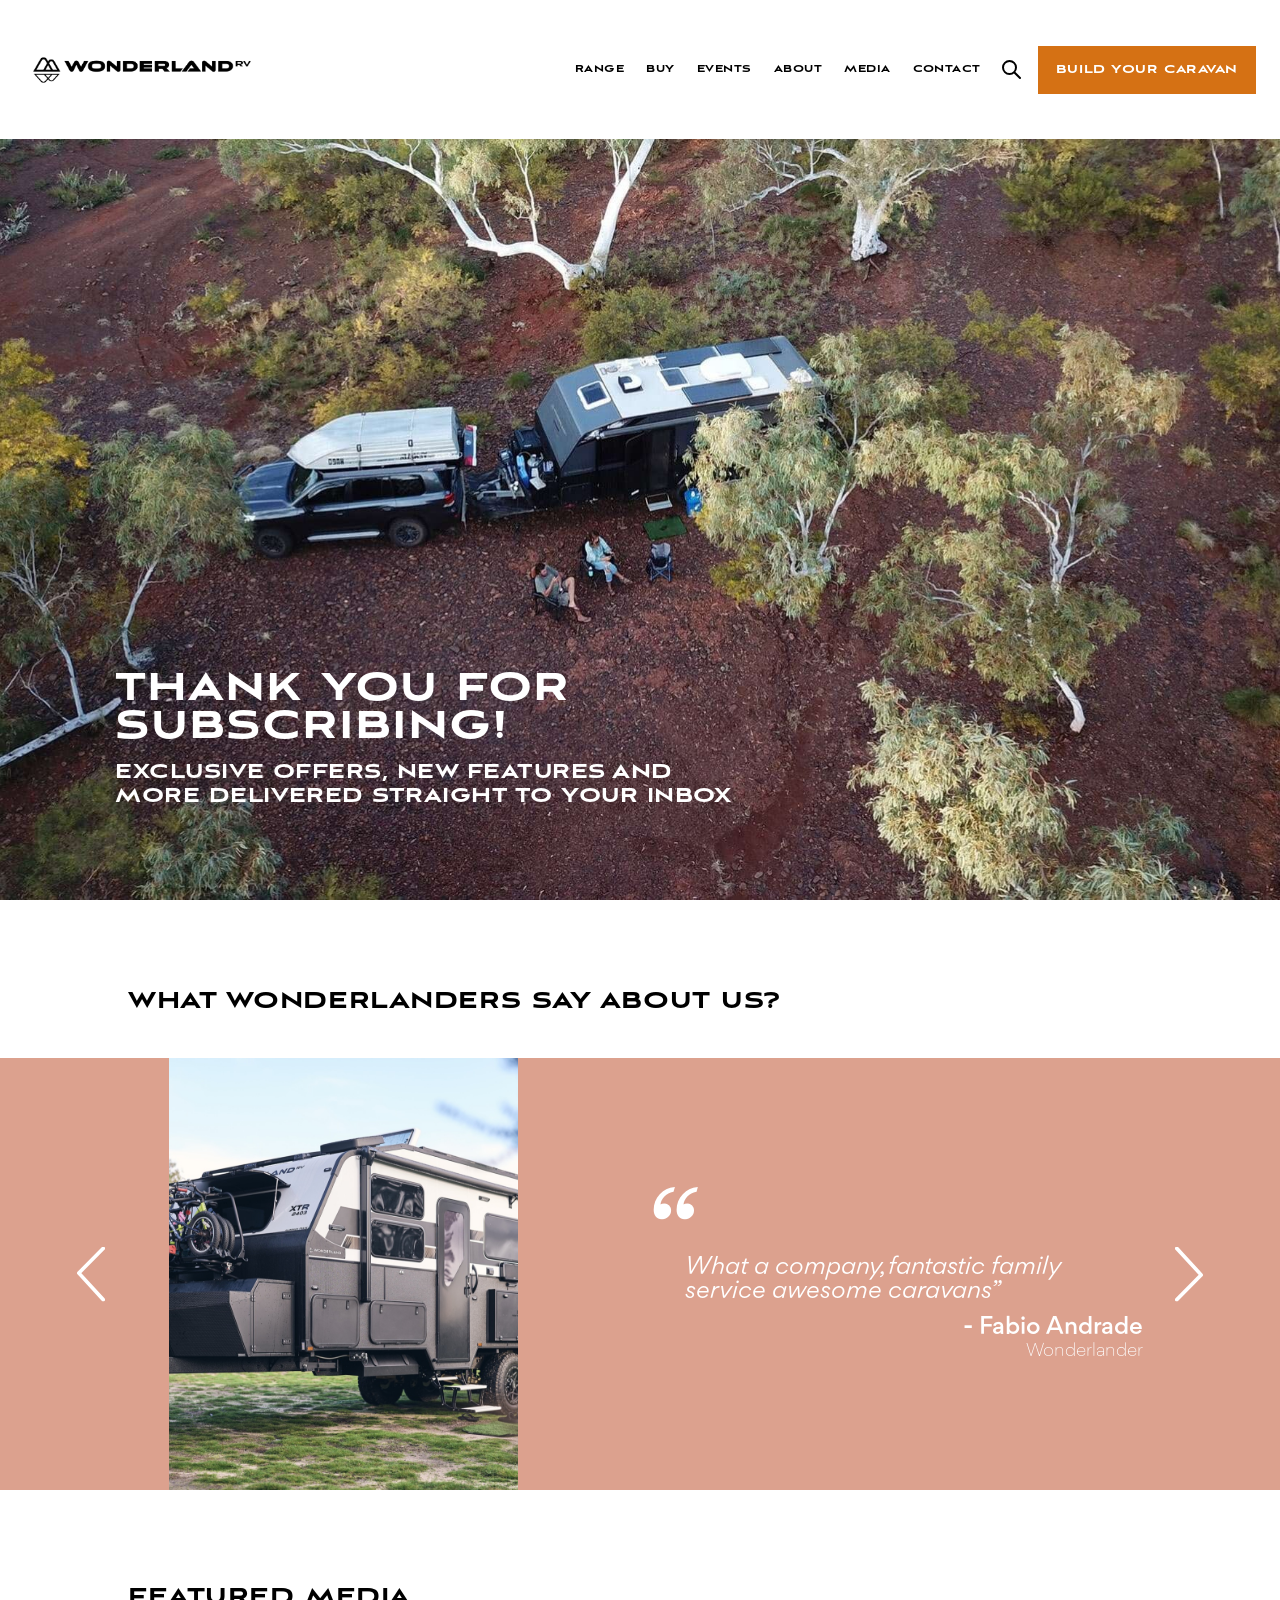
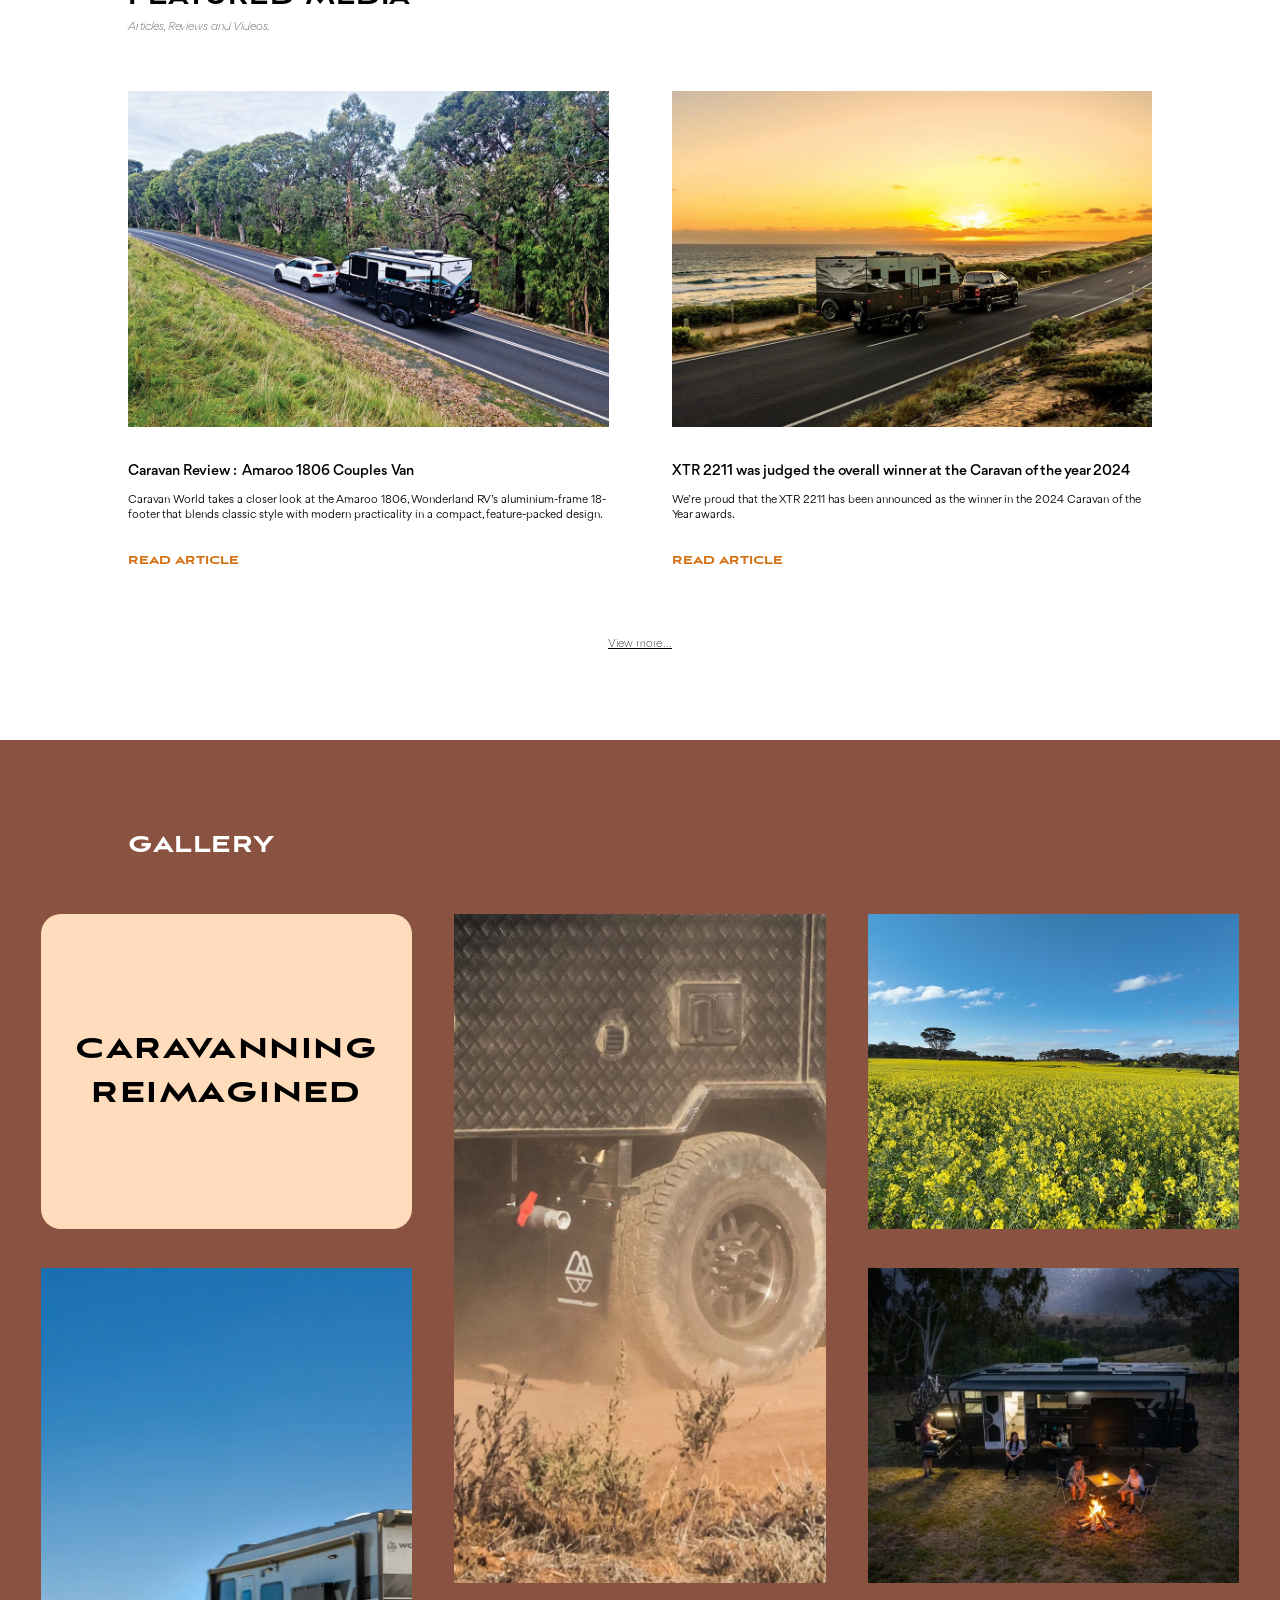
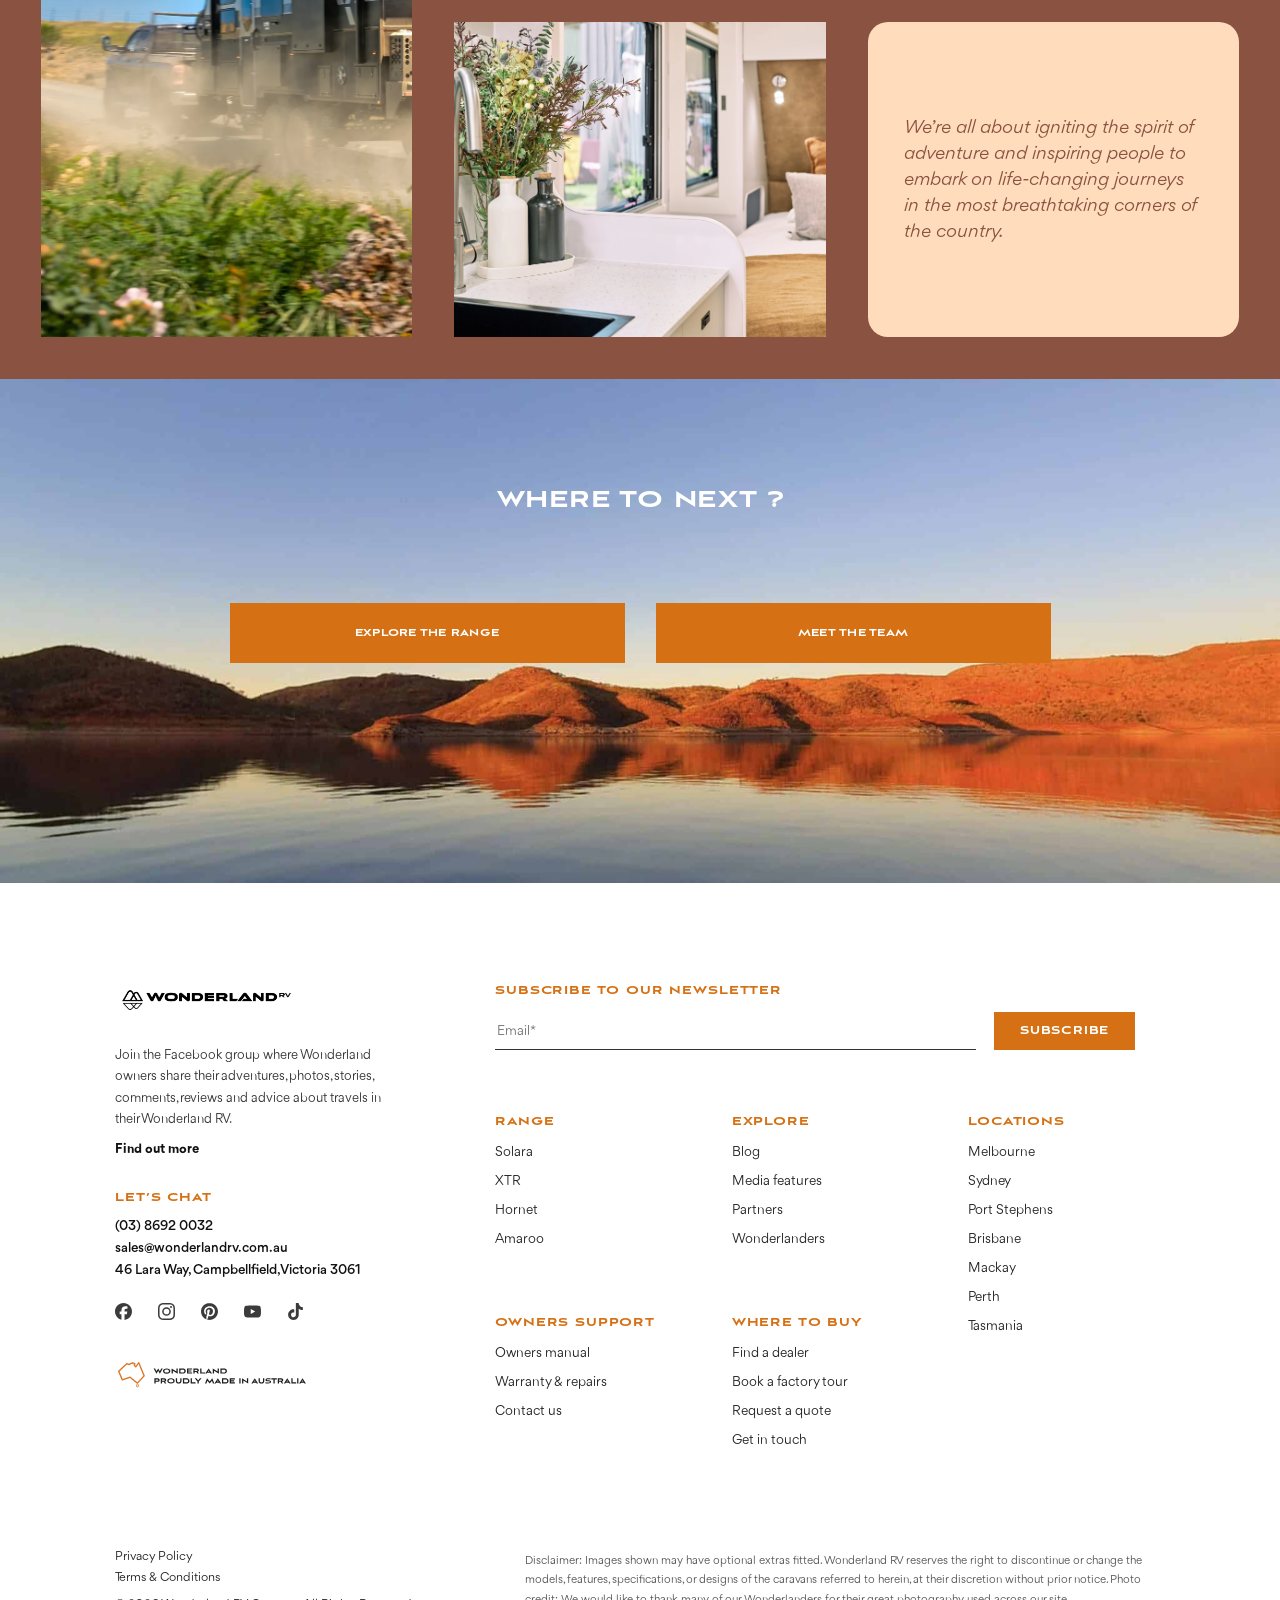
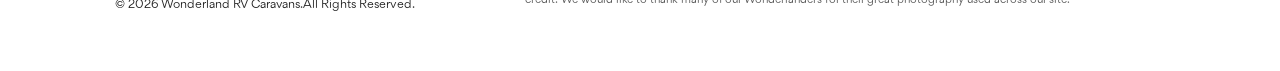
==== thankyou.html @ dc976afc "Mobile optimization for both pages - Hamburger menu (pure CSS checkbox toggle) replaces the nav <= 8" ====
<!DOCTYPE html>
<html lang="en">
<head>
<meta charset="UTF-8">
<meta name="viewport" content="width=device-width, initial-scale=1.0">
<title>Thank You — Wonderland RV</title>
<link rel="stylesheet" href="assets/site.css">
<!-- Handwritten accent fonts for the Gallery tiles.
     "Felipa" matches the Figma design; "Caveat" stands in for "Figma Hand"
     (which only exists inside Figma). -->
<link rel="preconnect" href="https://fonts.googleapis.com">
<link rel="preconnect" href="https://fonts.gstatic.com" crossorigin>
<link href="https://fonts.googleapis.com/css2?family=Caveat:wght@500&family=Felipa&display=swap" rel="stylesheet">
<style>
  /* ============ THANK YOU PAGE ============ */

  :root {
    --review-bg:  #dca18e;
    --gallery-bg: #8a5241;
    --tile-peach: #ffdcbb;
    --tile-pink:  #ffaeae;
  }

  .section-heading {
    font-family: var(--font-display);
    font-weight: 900;
    font-size: 28px;
    line-height: 24px;
    text-transform: uppercase;
    letter-spacing: 0.02em;
    color: #000;
  }

  .content-pad { padding-left: min(179px, 10vw); padding-right: min(179px, 10vw); }

  /* --- Hero --- */

  .hero .image-label {
    position: absolute;
    top: 43%;
    left: 50%;
    transform: translate(-50%, -50%);
    font-family: "Inter", var(--font-body);
    font-weight: 300;
    font-size: 14px;
    letter-spacing: 0.2em;
    color: #fff;
  }

  .hero-copy .hero-sub {
    font-family: var(--font-display);
    font-weight: 900;
    font-size: 24px;
    line-height: 24px;
    text-transform: uppercase;
    letter-spacing: 0.02em;
    color: #fff;
    max-width: none;      /* line break is set explicitly for a clean 2-line wrap */
  }

  .hero-copy h1 { max-width: 520px; }

  /* --- Reviews --- */

  .reviews { padding-top: 90px; }
  .reviews .section-heading { margin-bottom: 44px; }

  .review-band {
    position: relative;
    height: 432px;
    background: var(--review-bg);
  }

  .review-band .review-image {
    position: absolute;
    top: 0;
    bottom: 0;
    left: 13.2%;
    width: 27.3%;
    /* Sandy Van Travels (wonderlandrv.com.au/about/ambassadors/sandy-van-travels/) */
    background: #fff url("assets/review-sandy.jpg") center / cover no-repeat;
  }

  .review-quote {
    position: absolute;
    left: 53.5%;
    top: calc(50% + 5px);   /* Figma: quote block essentially centered in the band */
    transform: translateY(-50%);
    width: 458px;
    max-width: 40%;
    color: #fff;
  }

  /* Quote text exactly per the Figma design: the quote mark hangs to the
     LEFT of the quote's first line; quote + credits share one 458px column */
  .review-quote .qmark {
    position: absolute;
    left: 6px;                     /* ink's right edge just past the text's left edge */
    transform: translateX(-100%);
    /* NOTE: the glyph's visible ink renders ~33px ABOVE this box (line-height 0.4
       quirk). top:6px puts the ink from 27px above to 5px below the first line's
       top — matching the Figma screenshot. Do not judge this value by the box. */
    top: 6px;
    font-family: var(--font-body);
    font-style: italic;
    font-size: 128px;
    line-height: 0.4;
  }

  /* relative top offset moves the text down without touching the
     absolutely-positioned quotation mark or the block's centering */
  .review-quote blockquote,
  .review-quote .review-name,
  .review-quote .review-role {
    position: relative;
    top: 20px;
  }

  .review-quote blockquote {
    font-family: var(--font-body);
    font-style: italic;
    font-size: 24px;
    line-height: 24px;
    margin-bottom: 32px;
    top: 40px;              /* statement sits 20px lower than the credits' offset */
  }

  .review-quote .review-name {
    font-family: var(--font-body);
    font-weight: 500;
    font-size: 24px;
    line-height: 24px;
    text-align: right;
  }

  .review-quote .review-role {
    font-family: var(--font-body);
    font-weight: 300;
    font-size: 18px;
    line-height: 24px;
    text-align: right;
  }

  .review-band .chevron {
    position: absolute;
    top: 50%;
    transform: translateY(-50%);
    width: 28px;
    height: 55px;
    background: none;
    border: 0;
    padding: 0;
    cursor: pointer;
  }
  .review-band .chevron img { width: 100%; height: 100%; display: block; }
  .review-band .chevron.prev { left: min(179px, 6vw); transform: translateY(-50%) rotate(180deg); }
  .review-band .chevron.next { right: min(179px, 6vw); }

  /* --- Featured media --- */

  .featured { padding-top: 96px; padding-bottom: 90px; }
  .featured .section-heading { margin-bottom: 10px; }

  .featured .subtitle {
    font-family: var(--font-body);
    font-weight: 300;
    font-style: italic;
    font-size: 11px;
    line-height: 15px;
    color: #3a3a3a;
    margin-bottom: 56px;
  }

  .media-cards {
    display: flex;
    gap: 63px;
  }

  .media-card { flex: 1; min-width: 0; }

  .media-card img {
    width: 100%;
    height: 336px;
    object-fit: cover;
    display: block;
    margin-bottom: 36px;
  }

  .media-card h4 {
    font-family: var(--font-body);
    font-weight: 500;
    font-size: 14px;
    line-height: 18px;
    color: #000;
    margin-bottom: 12px;
  }

  .media-card p {
    font-family: var(--font-body);
    font-size: 11px;
    line-height: 15px;
    color: #000;
    margin-bottom: 28px;
  }

  .media-card .read-article {
    font-family: var(--font-display);
    font-weight: 900;
    font-size: 14px;
    text-transform: uppercase;
    color: var(--orange);
    transition: color 0.1s ease-out;
  }
  .media-card .read-article:hover { color: #b95f0e; }

  .view-more {
    display: block;
    text-align: center;
    font-family: var(--font-body);
    font-weight: 300;
    font-size: 11px;
    text-decoration: underline;
    color: #000;
    margin-top: 70px;
  }

  /* --- Gallery --- */

  .gallery {
    background: var(--gallery-bg);
    padding: 94px 0 42px;
  }

  .gallery .section-heading {
    color: #fff;
    margin-bottom: 56px;
  }

  .gallery-grid {
    display: grid;
    grid-template-columns: repeat(3, 1fr);
    grid-auto-rows: 315px;
    gap: 39px 42px;
    padding: 0 41px;
  }

  .tile { background: #fff; }
  .tile.tall { grid-row: span 2; }
  .tile.rounded { border-radius: 20px; }

  .tile.peach {
    background: var(--tile-peach);
    display: flex;
    align-items: center;
    justify-content: center;          /* centered in the tile */
    padding: 14px;
    text-align: center;
    font-family: var(--font-display);
    font-weight: 900;
    font-size: 36px;
    line-height: 1.2;
    text-transform: uppercase;
    letter-spacing: 0.04em;
    color: #000;
  }

  .tile.pink {
    background: var(--tile-peach);
    display: flex;
    align-items: center;
    padding: 36px;
    text-align: left;
    font-family: var(--font-body);
    font-style: italic;
    font-size: 18px;
    line-height: 26px;
    color: var(--gallery-bg);         /* same as the section background */
  }

  .tile.photo {
    background-size: cover;
    background-position: center;
  }

  /* --- Where to next --- */

  .where-next {
    text-align: center;
    padding: 110px 0 220px;
    /* background from wonderlandrv.com.au/subscribe-thank-you/ */
    background: url("assets/where-next-bg.jpg") center / cover no-repeat;
  }

  .where-next .section-heading { margin-bottom: 90px; color: #fff; }

  .next-buttons {
    display: flex;
    justify-content: center;
    gap: 31px;
  }

  .next-buttons a {
    display: flex;
    align-items: center;
    justify-content: center;
    width: 395px;
    max-width: 42vw;
    height: 60px;
    background: var(--orange);
    color: #fff;
    font-family: var(--font-display);
    font-weight: 900;
    font-size: 12px;
    text-transform: uppercase;
    letter-spacing: 0.02em;
    transition: background 0.15s ease-out;
  }
  .next-buttons a:hover { background: #b95f0e; }

  /* ============ MOBILE (<= 820px) ============ */

  @media (max-width: 820px) {
    .section-heading { font-size: 22px; line-height: 22px; }

    .hero-copy h1 { max-width: none; }
    .hero-copy .hero-sub { font-size: 15px; line-height: 20px; }

    /* review band stacks: photo on top, quote below */
    .reviews { padding-top: 56px; }
    .review-band { height: auto; padding: 28px 24px 40px; }
    .review-band .review-image {
      position: static;
      width: 100%;
      height: 220px;
      margin-bottom: 28px;
    }
    .review-quote {
      position: static;
      transform: none;
      width: 100%;
      max-width: none;
    }
    .review-quote .qmark {
      position: static;
      transform: none;
      font-size: 64px;
      line-height: 1;
      margin-bottom: 4px;
    }
    .review-quote blockquote,
    .review-quote .review-name,
    .review-quote .review-role { top: 0; }
    .review-quote blockquote { font-size: 18px; line-height: 24px; margin-bottom: 20px; }
    .review-band .chevron { display: none; }

    .featured { padding-top: 56px; padding-bottom: 56px; }
    .media-cards { flex-direction: column; gap: 44px; }
    .media-card img { height: 220px; margin-bottom: 20px; }

    .gallery { padding: 56px 0 24px; }
    .gallery-grid {
      grid-template-columns: 1fr;
      grid-auto-rows: 220px;
      gap: 20px;
      padding: 0 20px;
    }
    .tile.tall { grid-row: auto; }
    .tile.peach { font-size: 26px; }
    .tile.pink { padding: 24px; font-size: 16px; line-height: 24px; }

    .where-next { padding: 64px 24px 110px; }
    .where-next .section-heading { margin-bottom: 44px; }
    .next-buttons { flex-direction: column; align-items: center; gap: 16px; }
    .next-buttons a { width: 100%; max-width: 340px; }
  }
</style>
</head>
<body>

  <!-- ================= HEADER (same as home) ================= -->
  <header class="site-header">

    <input type="checkbox" id="nav-toggle" class="nav-toggle" aria-label="Toggle navigation menu">

    <a class="logo" href="index.html">
      <img src="assets/logo.png" alt="Wonderland RV">
    </a>

    <div class="spacer"></div>

    <nav class="main-nav">

      <!-- RANGE + dropdown -->
      <div class="nav-item">
        <a class="nav-link" href="index.html">Range</a>
        <div class="dropdown">
          <div class="dropdown-panel dd-range">
            <div class="range-cards">
              <a class="range-card" href="#">
                <div class="thumb" style="background-image:url('assets/range-solara.webp');background-size:contain;background-repeat:no-repeat;background-color:#fff"></div>
                <h4>Solara</h4>
                <p>Wonderland&rsquo;s first off-road, composite caravan, built tough without compromising on all of life&rsquo;s creature comforts</p>
              </a>
              <a class="range-card" href="#">
                <div class="thumb" style="background-image:url('assets/range-xtr.webp');background-size:contain;background-repeat:no-repeat;background-color:#fff"></div>
                <h4>Xtr</h4>
                <p>The ultimate self-sufficient off-grid caravan with full luxury features for the most extreme terrains and extended travel</p>
              </a>
              <a class="range-card" href="#">
                <div class="thumb" style="background-image:url('assets/range-hornet.webp');background-size:contain;background-repeat:no-repeat;background-color:#fff"></div>
                <h4>Hornet</h4>
                <p>Self-sufficient and tough enough to tackle harsh and rugged off-grid conditions for extended periods</p>
              </a>
              <a class="range-card" href="#">
                <div class="thumb" style="background-image:url('assets/range-amaroo.webp');background-size:contain;background-repeat:no-repeat;background-color:#fff"></div>
                <h4>Amaroo</h4>
                <p>A lightweight and affordable full off-roader that balances toughness with luxury</p>
              </a>
            </div>
            <div class="range-side">
              <a class="explore" href="#"><h3>Explore the<br>full range</h3><span class="arrow">&rsaquo;</span></a>
              <h3 class="fit-label">Find your fit :</h3>
              <a href="#"><h3>Family</h3></a>
              <a href="#"><h3>Couples</h3></a>
            </div>
          </div>
        </div>
      </div>

      <!-- BUY + dropdown -->
      <div class="nav-item">
        <a class="nav-link" href="#">Buy</a>
        <div class="dropdown">
          <div class="dropdown-panel dd-buy">
            <div class="col">
              <h3>Dealers</h3>
              <p class="caption">Our Trusted Associates</p>
              <ul class="dealer-list">
                <li><a href="#">Melbourne</a></li>
                <li><a href="#">Brisbane</a></li>
                <li><a href="#">Mackay</a></li>
                <li><a href="#">Sydney</a></li>
                <li><a href="#">Tasmania</a></li>
                <li><a href="#">Perth</a></li>
              </ul>
            </div>
            <div class="col">
              <h3>Insurance</h3>
              <p class="caption">Let&rsquo;s Go Caravan Insurance</p>
            </div>
            <div class="col experience">
              <a href="#"><h3>Wonderland<br>Experience &#10024;</h3></a>
            </div>
          </div>
        </div>
      </div>

      <!-- EVENTS (no dropdown) -->
      <div class="nav-item">
        <a class="nav-link" href="#">Events</a>
      </div>

      <!-- ABOUT + dropdown -->
      <div class="nav-item nav-item-about">
        <a class="nav-link" href="#">About</a>
        <div class="dropdown">
          <div class="dropdown-panel dd-about">
            <div class="about-links">
              <a href="#"><h3>Meet the Team</h3></a>
              <a href="#"><h3>Our Partners</h3></a>
            </div>
            <div class="col">
              <h3>Wonderlanders</h3>
              <div class="wonderlanders">
                <ul class="dealer-list">
                  <li><a href="#">Lost Tribe Adventures</a></li>
                  <li><a href="#">Wheatland Wanderers</a></li>
                  <li><a href="#">Livin in Sanity</a></li>
                </ul>
                <ul class="dealer-list">
                  <li><a href="#">Few Laps Around the Sun</a></li>
                  <li><a href="#">Sandy Van Travels</a></li>
                </ul>
              </div>
            </div>
          </div>
        </div>
      </div>

      <!-- MEDIA + dropdown -->
      <div class="nav-item">
        <a class="nav-link" href="#">Media</a>
        <div class="dropdown">
          <div class="dropdown-panel dd-media">
            <a href="#"><h3>Blog</h3></a>
            <a href="#"><h3>Media</h3></a>
            <p class="caption">Featured Articles, Videos and Reviews</p>
          </div>
        </div>
      </div>

      <!-- CONTACT (no dropdown) -->
      <div class="nav-item">
        <a class="nav-link" href="#">Contact</a>
      </div>

    </nav>

    <a class="search-btn" href="#" aria-label="Search">
      <svg width="24" height="24" viewBox="0 0 24 24" fill="none">
        <circle cx="9.5" cy="9.5" r="6.5" stroke="currentColor" stroke-width="2"/>
        <line x1="14.7" y1="14.7" x2="20" y2="20" stroke="currentColor" stroke-width="2" stroke-linecap="round"/>
      </svg>
    </a>

    <a class="cta-btn" href="#">Build your Caravan</a>

    <label for="nav-toggle" class="burger" aria-label="Menu">
      <span></span><span></span><span></span>
    </label>

  </header>

  <!-- ================= HERO ================= -->
  <section class="hero">

    <!-- Hero image from wonderlandrv.com.au/subscribe-thank-you/ -->
    <img src="assets/thankyou-hero.jpg" alt="Wonderland RV caravan in the outback">

    <div class="hero-copy">
      <h1>Thank you for subscribing!</h1>
      <p class="hero-sub">Exclusive offers, new features and<br>more delivered straight to your inbox</p>
    </div>

  </section>

  <!-- ================= REVIEWS ================= -->
  <section class="reviews">
    <h2 class="section-heading content-pad">What wonderlanders say about us?</h2>

    <div class="review-band">
      <button class="chevron prev" aria-label="Previous review">
        <img src="assets/chevron-right.svg" alt="">
      </button>

      <div class="review-image" role="img" aria-label="Sandy Van Travels with their Wonderland RV"></div>

      <div class="review-quote">
        <span class="qmark">&ldquo;</span>
        <blockquote>What a company, fantastic family service awesome caravans&rdquo;</blockquote>
        <div class="review-name">- Fabio Andrade</div>
        <div class="review-role">Wonderlander</div>
      </div>

      <button class="chevron next" aria-label="Next review">
        <img src="assets/chevron-right.svg" alt="">
      </button>
    </div>
  </section>

  <!-- ================= FEATURED MEDIA ================= -->
  <section class="featured content-pad">
    <h2 class="section-heading">Featured media</h2>
    <p class="subtitle">Articles, Reviews and Videos.</p>

    <div class="media-cards">
      <div class="media-card">
        <img src="assets/media-amaroo.jpg" alt="Amaroo 1806 on the road">
        <h4>Caravan Review :&nbsp; Amaroo 1806 Couples&nbsp; Van</h4>
        <p>Caravan World takes a closer look at the Amaroo 1806, Wonderland RV&rsquo;s aluminium-frame 18-footer that blends classic style with modern practicality in a compact, feature-packed design.</p>
        <a class="read-article" href="#">Read Article</a>
      </div>
      <div class="media-card">
        <img src="assets/media-xtr.png" alt="XTR 2211 at sunset">
        <h4>XTR 2211 was judged the overall winner at the Caravan of the year 2024</h4>
        <p>We&rsquo;re proud that the XTR 2211 has been announced as the winner in the 2024 Caravan of the Year awards.</p>
        <a class="read-article" href="#">Read Article</a>
      </div>
    </div>

    <a class="view-more" href="#">View more ...</a>
  </section>

  <!-- ================= GALLERY ================= -->
  <section class="gallery">
    <h2 class="section-heading content-pad">Gallery</h2>

    <div class="gallery-grid">
      <!-- images below are from the blog page: wonderlandrv.com.au/blog/ -->
      <!-- column 1 -->
      <div class="tile peach rounded">Caravanning<br>Reimagined</div>
      <!-- column 2 -->
      <div class="tile tall photo" style="background-image:url('assets/gallery-1.webp')"></div>
      <!-- column 3 -->
      <div class="tile photo" style="background-image:url('assets/gallery-field.jpg')"></div>
      <!-- column 1 (tall) -->
      <div class="tile tall photo" style="background-image:url('assets/gallery-2.webp')"></div>
      <!-- column 3 -->
      <div class="tile photo" style="background-image:url('assets/gallery-3.webp')"></div>
      <!-- column 2 -->
      <div class="tile photo" style="background-image:url('assets/gallery-4.webp')"></div>
      <!-- column 3 -->
      <div class="tile pink rounded">We&rsquo;re all about igniting the spirit of adventure and inspiring people to embark on life-changing journeys in the most breathtaking corners of the country.</div>
    </div>
  </section>

  <!-- ================= WHERE TO NEXT ================= -->
  <section class="where-next">
    <h2 class="section-heading">Where to next ?</h2>
    <div class="next-buttons">
      <a href="index.html">Explore the range</a>
      <a href="#">Meet the team</a>
    </div>
  </section>


  <!-- ================= FOOTER (content from wonderlandrv.com.au) ================= -->
  <footer class="site-footer">

    <div class="footer-main">

      <div class="footer-left">
        <img class="footer-logo" src="assets/logo.png" alt="Wonderland RV">
        <p class="blurb">Join the Facebook group where Wonderland owners share their adventures, photos, stories, comments, reviews and advice about travels in their Wonderland RV.</p>
        <a class="find-out" href="https://www.facebook.com/groups/1381649308598634/">Find out more</a>

        <h5 class="f-heading">Let&rsquo;s Chat</h5>
        <a class="contact-line" href="tel:0386920032">(03) 8692 0032</a>
        <a class="contact-line" href="mailto:sales@wonderlandrv.com.au">sales@wonderlandrv.com.au</a>
        <span class="contact-line">46 Lara Way, Campbellfield, Victoria 3061</span>

        <div class="socials">
          <a href="http://facebook.com/wonderlandrv" aria-label="Facebook"><img src="assets/icon-facebook.svg" alt="Facebook"></a>
          <a href="http://instagram.com/wonderlandrvcaravans" aria-label="Instagram"><img src="assets/icon-instagram.svg" alt="Instagram"></a>
          <a href="https://www.pinterest.com.au/wonderlandrv/" aria-label="Pinterest"><img src="assets/icon-pinterest.svg" alt="Pinterest"></a>
          <a href="https://www.youtube.com/@WonderlandRVCaravans" aria-label="YouTube"><img src="assets/icon-youtube.svg" alt="YouTube"></a>
          <a href="https://www.tiktok.com/@wonderlandrv.au?lang=en" aria-label="TikTok"><img src="assets/icon-tiktok.svg" alt="TikTok"></a>
        </div>

        <img class="badge" src="assets/proudly-made-in-au.svg" alt="Wonderland — proudly made in Australia">
      </div>

      <div class="footer-right">

        <div class="newsletter">
          <h5 class="f-heading">Subscribe to our newsletter</h5>
          <form action="thankyou.html" method="get">
            <input type="email" name="email" placeholder="Email*" required>
            <button type="submit">Subscribe</button>
          </form>
        </div>

        <div class="footer-cols">
          <div>
            <h5 class="f-heading">Range</h5>
            <ul>
              <li><a href="https://wonderlandrv.com.au/range/solara/">Solara</a></li>
              <li><a href="https://wonderlandrv.com.au/range/xtr/">XTR</a></li>
              <li><a href="https://wonderlandrv.com.au/range/hornet/">Hornet</a></li>
              <li><a href="https://wonderlandrv.com.au/range/amaroo/">Amaroo</a></li>
            </ul>
          </div>
          <div>
            <h5 class="f-heading">Explore</h5>
            <ul>
              <li><a href="https://wonderlandrv.com.au/blog/">Blog</a></li>
              <li><a href="https://wonderlandrv.com.au/media/">Media features</a></li>
              <li><a href="https://wonderlandrv.com.au/partners/">Partners</a></li>
              <li><a href="https://wonderlandrv.com.au/about/ambassadors/">Wonderlanders</a></li>
            </ul>
          </div>
          <div class="footer-col-locations">
            <h5 class="f-heading">Locations</h5>
            <ul>
              <li><a href="https://wonderlandrv.com.au/caravans-for-sale-melbourne/">Melbourne</a></li>
              <li><a href="https://wonderlandrv.com.au/caravans-for-sale-sydney/">Sydney</a></li>
              <li><a href="https://wonderlandrv.com.au/dealers/">Port Stephens</a></li>
              <li><a href="https://wonderlandrv.com.au/caravans-for-sale-brisbane/">Brisbane</a></li>
              <li><a href="https://wonderlandrv.com.au/caravans-for-sale-mackay/">Mackay</a></li>
              <li><a href="https://wonderlandrv.com.au/caravans-for-sale-western-australia/">Perth</a></li>
              <li><a href="https://wonderlandrv.com.au/caravans-for-sale-tasmania/">Tasmania</a></li>
            </ul>
          </div>
          <div>
            <h5 class="f-heading">Owners Support</h5>
            <ul>
              <li><a href="https://wonderlandrv.com.au/owners-manual">Owners manual</a></li>
              <li><a href="https://wonderlandrv.com.au/collateral/warranty-statement/">Warranty &amp; repairs</a></li>
              <li><a href="https://wonderlandrv.com.au/contact-us/">Contact us</a></li>
            </ul>
          </div>
          <div>
            <h5 class="f-heading">Where to Buy</h5>
            <ul>
              <li><a href="https://wonderlandrv.com.au/dealers/">Find a dealer</a></li>
              <li><a href="https://wonderlandrv.com.au/contact-us/">Book a factory tour</a></li>
              <li><a href="https://wonderlandrv.com.au/build-your-caravan">Request a quote</a></li>
              <li><a href="https://wonderlandrv.com.au/contact-us/">Get in touch</a></li>
            </ul>
          </div>
        </div>

      </div>

    </div>

    <div class="footer-bottom">
      <div class="legal">
        <a href="https://wonderlandrv.com.au/privacy-policy">Privacy Policy</a>
        <a href="https://wonderlandrv.com.au/terms-conditions">Terms &amp; Conditions</a>
        <p>&copy; 2026 Wonderland RV Caravans. All Rights Reserved.</p>
      </div>
      <p class="disclaimer">Disclaimer: Images shown may have optional extras fitted. Wonderland RV reserves the right to discontinue or change the models, features, specifications, or designs of the caravans referred to herein, at their discretion without prior notice. Photo credit: We would like to thank many of our Wonderlanders for their great photography used across our site.</p>
    </div>

  </footer>

</body>
</html>
---- assets/site.css ----
/* ============================================================
     WONDERLAND RV — Home page (top section)
     Built from the Figma file "Wonderland"
     Brand colors and type pulled straight from the design.
     ============================================================ */

  /* ---- Brand webfonts (served from assets/fonts/) ---- */

  @font-face {
    font-family: "Aviano Sans";
    src: url("fonts/AvianoSans-Regular.woff2") format("woff2");
    font-weight: 400;
    font-display: swap;
  }
  @font-face {
    font-family: "Aviano Sans";
    src: url("fonts/AvianoSans-Black.woff2") format("woff2");
    font-weight: 900;
    font-display: swap;
  }
  @font-face {
    font-family: "Gordita";
    src: url("fonts/Gordita-Regular.woff2") format("woff2");
    font-weight: 400;
    font-display: swap;
  }
  @font-face {
    font-family: "Gordita";
    src: url("fonts/Gordita-Medium.woff2") format("woff2");
    font-weight: 500;
    font-display: swap;
  }
  @font-face {
    font-family: "Gordita";
    src: url("fonts/Gordita-Bold.woff2") format("woff2");
    font-weight: 700;
    font-display: swap;
  }

  @font-face {
    font-family: "Gordita";
    src: url("fonts/Gordita-Light.woff2") format("woff2");
    font-weight: 300;
    font-display: swap;
  }
  @font-face {
    font-family: "Gordita";
    src: url("fonts/Gordita-LightItalic.woff2") format("woff2");
    font-weight: 300;
    font-style: italic;
    font-display: swap;
  }
  @font-face {
    font-family: "Gordita";
    src: url("fonts/Gordita-Italic.woff2") format("woff2");
    font-weight: 400;
    font-style: italic;
    font-display: swap;
  }


  :root {
    --orange:       #d57114;  /* brand orange (nav hover, CTA, active) */
    --orange-light: #e88426;  /* "get a quote" orange */
    --hero-grey:    #bbbbbb;  /* video placeholder background */
    --tile-grey:    #d9d9d9;  /* image placeholder tiles */
    --caption-grey: #464646;  /* small captions in dropdowns */

    /* Brand fonts are embedded above as webfonts, so every visitor
       sees the real Aviano Sans + Gordita. Fallbacks just in case. */
    --font-display: "Aviano Sans", "Avenir Next", "Futura", sans-serif;
    --font-body:    "Gordita", "Poppins", -apple-system, "Helvetica Neue", sans-serif;
  }

  * { margin: 0; padding: 0; box-sizing: border-box; }

  body {
    font-family: var(--font-body);
    background: #fff;
  }

  a { text-decoration: none; color: inherit; }

  /* ============ HEADER ============ */

  .site-header {
    position: relative;          /* dropdowns anchor to items inside this */
    display: flex;
    align-items: center;
    height: 139px;
    background: #fff;
    padding: 0 min(80px, 4vw) 0 min(164px, 8vw);
    z-index: 10;
  }

  .logo img {
    height: 60px;
    width: auto;
    display: block;
  }

  .site-header .spacer { flex: 1; }

  /* --- Nav --- */

  .main-nav {
    display: flex;
    align-items: center;
    gap: 4px;
  }

  .nav-item { position: relative; }

  .nav-link {
    display: flex;
    align-items: center;
    justify-content: center;
    padding: 0 16px;
    height: 36px;
    font-family: var(--font-display);
    font-weight: 900;
    font-size: 13px;
    text-transform: uppercase;
    letter-spacing: 0.04em;
    color: #000;
    cursor: pointer;
    transition: color 0.1s ease-out;   /* the 0.1s dissolve from Figma */
  }

  /* THE hover interaction: text turns brand orange */
  .nav-item:hover .nav-link { color: var(--orange); }

  /* current page indicator (Home on this page) */
  .nav-link.active { color: var(--orange); }

  /* --- Search icon (recolorable vector, like the Figma component) --- */

  .search-btn {
    display: flex;
    align-items: center;
    justify-content: center;
    width: 24px;
    height: 24px;
    margin: 0 28px 0 17px;
    color: #000;
    cursor: pointer;
    transition: color 0.1s ease-out;
  }
  .search-btn:hover { color: var(--orange); }
  .search-btn svg { display: block; }

  /* --- CTA button --- */

  .cta-btn {
    display: flex;
    align-items: center;
    justify-content: center;
    min-width: 242px;
    height: 59px;
    padding: 0 28px;
    white-space: nowrap;
    background: var(--orange);
    color: #fff;
    font-family: var(--font-display);
    font-weight: 900;
    font-size: 14px;
    text-transform: uppercase;
    letter-spacing: 0.04em;
    transition: background 0.15s ease-out;
  }
  .cta-btn:hover { background: #b95f0e; }

  /* ============ DROPDOWNS ============
     Each dropdown lives INSIDE its .nav-item, so hovering the panel
     still counts as hovering the item — the box stays open when you
     move your cursor into it (the thing Figma made hard!).
     The transparent padding-top bridges the gap between the nav text
     and the panel so the hover never breaks on the way down. */

  .dropdown {
    position: absolute;
    top: 100%;
    /* invisible hover bridge: spans from the nav item down to the header's
       bottom edge, so the panel starts exactly at the header line — it
       blends into the white header without covering the CTA button */
    padding-top: calc((139px - 36px) / 2);
    left: 0;
    display: none;
    z-index: 20;
  }

  .nav-item:hover .dropdown { display: block; }

  .dropdown-panel {
    background: #fff;
    border-radius: 0 0 7px 7px;  /* only bottom corners rounded */
    /* shadow casts downward only — no smudge on the white header above */
    box-shadow: 0 30px 40px -18px rgba(0, 0, 0, 0.25);
    animation: dropfade 0.15s ease-out;
  }

  @keyframes dropfade {
    from { opacity: 0; transform: translateY(-4px); }
    to   { opacity: 1; transform: translateY(0); }
  }

  .dropdown h3 {
    font-family: var(--font-display);
    font-weight: 900;
    font-size: 18px;
    text-transform: uppercase;
    letter-spacing: 0.04em;
    color: #000;
  }

  .dropdown .caption {
    font-size: 11px;
    color: var(--caption-grey);
  }

  /* --- Range dropdown --- */

  .dd-range {
    display: flex;
    gap: 40px;
    width: 788px;
    padding: 28px 32px;
  }

  .range-cards {
    display: flex;
    gap: 30px;
  }

  .range-card {
    width: 105px;
    color: #000;
    transition: color 0.1s ease-out;
  }
  .range-card:hover { color: var(--orange); }   /* like Solara in the design */

  .range-card .thumb {
    width: 105px;
    height: 105px;
    background: var(--tile-grey);
    margin-bottom: 12px;
    background-size: cover;
    background-position: center;
  }

  .range-card h4 {
    font-family: var(--font-display);
    font-weight: 900;
    font-size: 14px;
    text-transform: uppercase;
    letter-spacing: 0.04em;
    margin-bottom: 8px;
  }

  .range-card p {
    font-size: 11px;
    line-height: 14px;
  }

  .range-side {
    display: flex;
    flex-direction: column;
    gap: 14px;
    padding-top: 10px;
    white-space: nowrap;
  }

  .range-side .explore {
    display: flex;
    align-items: center;
    gap: 10px;
    margin-bottom: 26px;
  }
  .range-side .explore:hover h3 { color: var(--orange); }
  .range-side .explore .arrow { color: var(--orange); font-weight: bold; font-size: 18px; }

  .range-side a h3 { transition: color 0.1s ease-out; }
  .range-side a:hover h3 { color: var(--orange); }

  /* --- Buy dropdown --- */

  .dd-buy {
    display: flex;
    gap: 48px;
    width: 588px;
    padding: 24px 34px 30px;
  }

  .dd-buy .col h3 { margin-bottom: 4px; }
  .dd-buy .col .caption { margin-bottom: 18px; }

  .dealer-list {
    list-style: none;
    display: flex;
    flex-direction: column;
    gap: 10px;
  }

  .dealer-list a {
    font-family: var(--font-display);
    font-weight: 400;
    font-size: 14px;
    text-transform: uppercase;
    letter-spacing: 0.04em;
    display: flex;
    align-items: center;
    gap: 9px;
    transition: color 0.1s ease-out;
  }
  .dealer-list a:hover { color: var(--orange); }

  .dealer-list a::before {
    content: "";
    width: 8px;
    height: 1px;
    background: var(--orange);
  }

  .dd-buy .experience { white-space: nowrap; }
  .dd-buy a h3:hover { color: var(--orange); }

  /* --- Media dropdown --- */

  .dd-media {
    width: 251px;
    padding: 24px 28px 28px;
  }

  .dd-media a { display: block; margin-bottom: 12px; }
  .dd-media a h3 { transition: color 0.1s ease-out; }
  .dd-media a:hover h3 { color: var(--orange); }

  /* --- About dropdown --- */

  .dd-about {
    display: flex;
    gap: 64px;
    width: max-content;      /* panel adapts to its text */
    max-width: min(920px, 92vw);
    padding: 32px 44px 40px;
  }

  .dd-about .about-links {
    display: flex;
    flex-direction: column;
    gap: 22px;
    white-space: nowrap;
  }
  .dd-about .about-links a h3 { transition: color 0.1s ease-out; }
  .dd-about .about-links a:hover h3 { color: var(--orange); }

  .dd-about .wonderlanders {
    display: flex;
    gap: 48px;
    margin-top: 20px;
  }
  .dd-about .dealer-list { gap: 16px; white-space: nowrap; }

  /* About sits near the right edge — pull its panel left so it fits on screen */
  .nav-item-about .dropdown { left: auto; right: -300px; }

  /* ============ HERO ============ */

  .hero {
    position: relative;
    height: calc(100vh - 139px);
    min-height: 560px;
    background: var(--hero-grey);
    overflow: hidden;
  }

  /* When you add a real video/image, it fills the hero behind the text */
  .hero video,
  .hero > img {
    position: absolute;
    inset: 0;
    width: 100%;
    height: 100%;
    object-fit: cover;
  }

  /* YouTube background embed: oversized + centered so it covers the
     hero like object-fit:cover, with no black bars. pointer-events:none
     keeps it purely decorative (clicks pass through to the page). */
  .hero .yt-bg {
    position: absolute;
    top: 50%;
    left: 50%;
    transform: translate(-50%, -50%);
    width: max(100vw, calc((100vh - 139px) * 1.7778));
    height: max(56.25vw, calc(100vh - 139px));
    border: 0;
    pointer-events: none;
  }

  .hero .video-label {
    position: absolute;
    top: 43%;
    left: 50%;
    transform: translate(-50%, -50%);
    font-family: "Inter", var(--font-body);
    font-weight: 300;
    font-size: 14px;
    letter-spacing: 0.2em;
    color: #fff;
  }

  .hero-copy {
    position: absolute;
    left: min(179px, 9vw);
    bottom: 12%;
  }

  .hero-copy h1 {
    font-family: var(--font-display);
    font-weight: 900;
    font-size: 48px;
    line-height: 38px;
    text-transform: uppercase;
    letter-spacing: 0.02em;
    color: #fff;
    margin-bottom: 15px;
  }

  .hero-copy .quote-link {
    font-family: var(--font-display);
    font-weight: 900;
    font-size: 24px;
    text-transform: uppercase;
    letter-spacing: 0.03em;
    color: var(--orange-light);
    transition: color 0.1s ease-out;
  }
  .hero-copy .quote-link:hover { color: #fff; }

  /* keep the wide Range panel on-screen on smaller windows */
  @media (max-width: 1500px) {
    .dd-range { flex-wrap: wrap; width: min(788px, 62vw); }
  }

  /* compress the header on smaller windows (design is 1728px wide) */
  @media (max-width: 1440px) {
    .site-header { padding: 0 24px; }
    .logo img { height: 44px; }
    .main-nav { gap: 0; }
    .nav-link { padding: 0 11px; font-size: 12px; }
    .search-btn { margin: 0 14px 0 8px; }
    .cta-btn { min-width: 0; padding: 0 18px; height: 48px; }
  }

  /* ============ FOOTER (from wonderlandrv.com.au) ============ */

  .site-footer {
    background: #fff;
    font-family: var(--font-body);
    padding: 100px min(170px, 9vw) 60px;
  }

  .footer-main {
    display: flex;
    gap: 90px;
    align-items: flex-start;
  }

  .footer-left {
    width: 290px;
    flex-shrink: 0;
  }

  .footer-left .footer-logo {
    height: 34px;
    width: auto;
    display: block;
    margin-bottom: 28px;
  }

  .footer-left .blurb {
    font-size: 12.5px;
    line-height: 1.7;
    color: #333;
    margin-bottom: 10px;
  }

  .footer-left .find-out {
    font-size: 12.5px;
    font-weight: 700;
    color: #111;
    display: inline-block;
    margin-bottom: 34px;
  }
  .footer-left .find-out:hover { color: var(--orange); }

  .f-heading {
    font-family: var(--font-display);
    font-weight: 900;
    font-size: 14px;
    text-transform: uppercase;
    letter-spacing: 0.06em;
    color: var(--orange);
    margin-bottom: 14px;
  }

  .footer-left .contact-line {
    display: block;
    font-size: 13px;
    font-weight: 500;
    color: #111;
    margin-bottom: 8px;
  }
  a.contact-line:hover { color: var(--orange); }

  .footer-left .socials {
    display: flex;
    gap: 26px;
    margin: 26px 0 40px;
  }
  .footer-left .socials img {
    height: 17px;
    width: 17px;
    display: block;
    opacity: 0.85;
    transition: opacity 0.1s ease-out;
  }
  .footer-left .socials a:hover img { opacity: 0.45; }

  .footer-left .badge {
    height: 34px;
    width: auto;
    display: block;
  }

  .footer-right { flex: 1; min-width: 0; }

  .newsletter { margin-bottom: 64px; }

  .newsletter form {
    display: flex;
    gap: 18px;
    max-width: 640px;
  }

  .newsletter input {
    flex: 1;
    border: 0;
    border-bottom: 1px solid #333;
    font-family: var(--font-body);
    font-size: 13px;
    padding: 10px 2px;
    outline: none;
    background: transparent;
  }
  .newsletter input:focus { border-bottom-color: var(--orange); }

  .newsletter button {
    border: 0;
    background: var(--orange);
    color: #fff;
    font-family: var(--font-display);
    font-weight: 900;
    font-size: 13px;
    text-transform: uppercase;
    letter-spacing: 0.06em;
    padding: 12px 26px;
    cursor: pointer;
    transition: background 0.15s ease-out;
  }
  .newsletter button:hover { background: #b95f0e; }

  .footer-cols {
    display: grid;
    grid-template-columns: repeat(3, 1fr);
    row-gap: 56px;
    column-gap: 40px;
  }

  .footer-cols ul {
    list-style: none;
  }

  .footer-cols li { margin-bottom: 12px; }

  .footer-cols a {
    font-size: 13px;
    color: #222;
    transition: color 0.1s ease-out;
  }
  .footer-cols a:hover { color: var(--orange); }

  .footer-col-locations { grid-row: span 2; }

  .footer-bottom {
    display: flex;
    justify-content: space-between;
    align-items: flex-end;
    gap: 60px;
    margin-top: 90px;
  }

  .footer-bottom .legal a {
    display: block;
    font-size: 12px;
    color: #222;
    margin-bottom: 8px;
  }
  .footer-bottom .legal a:hover { color: var(--orange); }

  .footer-bottom .legal p {
    font-size: 12px;
    color: #222;
    margin-top: 14px;
  }

  .footer-bottom .disclaimer {
    font-size: 11px;
    line-height: 1.8;
    color: #555;
    max-width: 640px;
  }

  @media (max-width: 1100px) {
    .footer-main { flex-direction: column; gap: 60px; }
    .footer-bottom { flex-direction: column; align-items: flex-start; }
  }

  /* "Find your fit :" label in the Range dropdown */
  .range-side .fit-label { color: #696969; }

  /* ============ MOBILE (<= 820px) ============ */

  .nav-toggle { display: none; }
  .burger { display: none; }

  @media (max-width: 820px) {
    .site-header { height: 76px; padding: 0 16px; }
    .logo img { height: 32px; }

    /* nav collapses into a hamburger flyout; the hover mega-menus
       are desktop-only (hover doesn't exist on touch) */
    .main-nav {
      display: none;
      position: absolute;
      top: 100%;
      left: 0;
      right: 0;
      background: #fff;
      flex-direction: column;
      align-items: stretch;
      gap: 0;
      padding: 8px 0 16px;
      box-shadow: 0 24px 32px -16px rgba(0, 0, 0, 0.25);
      z-index: 40;
    }
    .nav-toggle:checked ~ .main-nav { display: flex; }
    .nav-item { width: 100%; }
    .nav-link {
      width: 100%;
      justify-content: flex-start;
      padding: 0 24px;
      height: 48px;
      font-size: 14px;
    }
    .dropdown { display: none !important; }
    .search-btn { display: none; }

    .cta-btn { min-width: 0; padding: 0 12px; height: 40px; font-size: 10px; }

    .burger {
      display: flex;
      flex-direction: column;
      align-items: center;
      justify-content: center;
      gap: 5px;
      width: 40px;
      height: 40px;
      margin-left: 10px;
      cursor: pointer;
    }
    .burger span { display: block; width: 22px; height: 2px; background: #000; }

    .hero { height: calc(100vh - 76px); min-height: 420px; }
    .hero .yt-bg {
      width: max(100vw, calc((100vh - 76px) * 1.7778));
      height: max(56.25vw, calc(100vh - 76px));
    }
    .hero-copy { bottom: 9%; }
    .hero-copy h1 { font-size: 32px; line-height: 28px; }
    .hero-copy .quote-link { font-size: 18px; }

    .site-footer { padding: 60px 24px 40px; }
    .footer-left { width: 100%; }
    .footer-cols { grid-template-columns: 1fr 1fr; row-gap: 40px; }
    .footer-col-locations { grid-row: auto; }
    .newsletter { margin-bottom: 48px; }
    .newsletter form { flex-direction: column; align-items: stretch; gap: 14px; }
    .footer-bottom { margin-top: 60px; }
  }
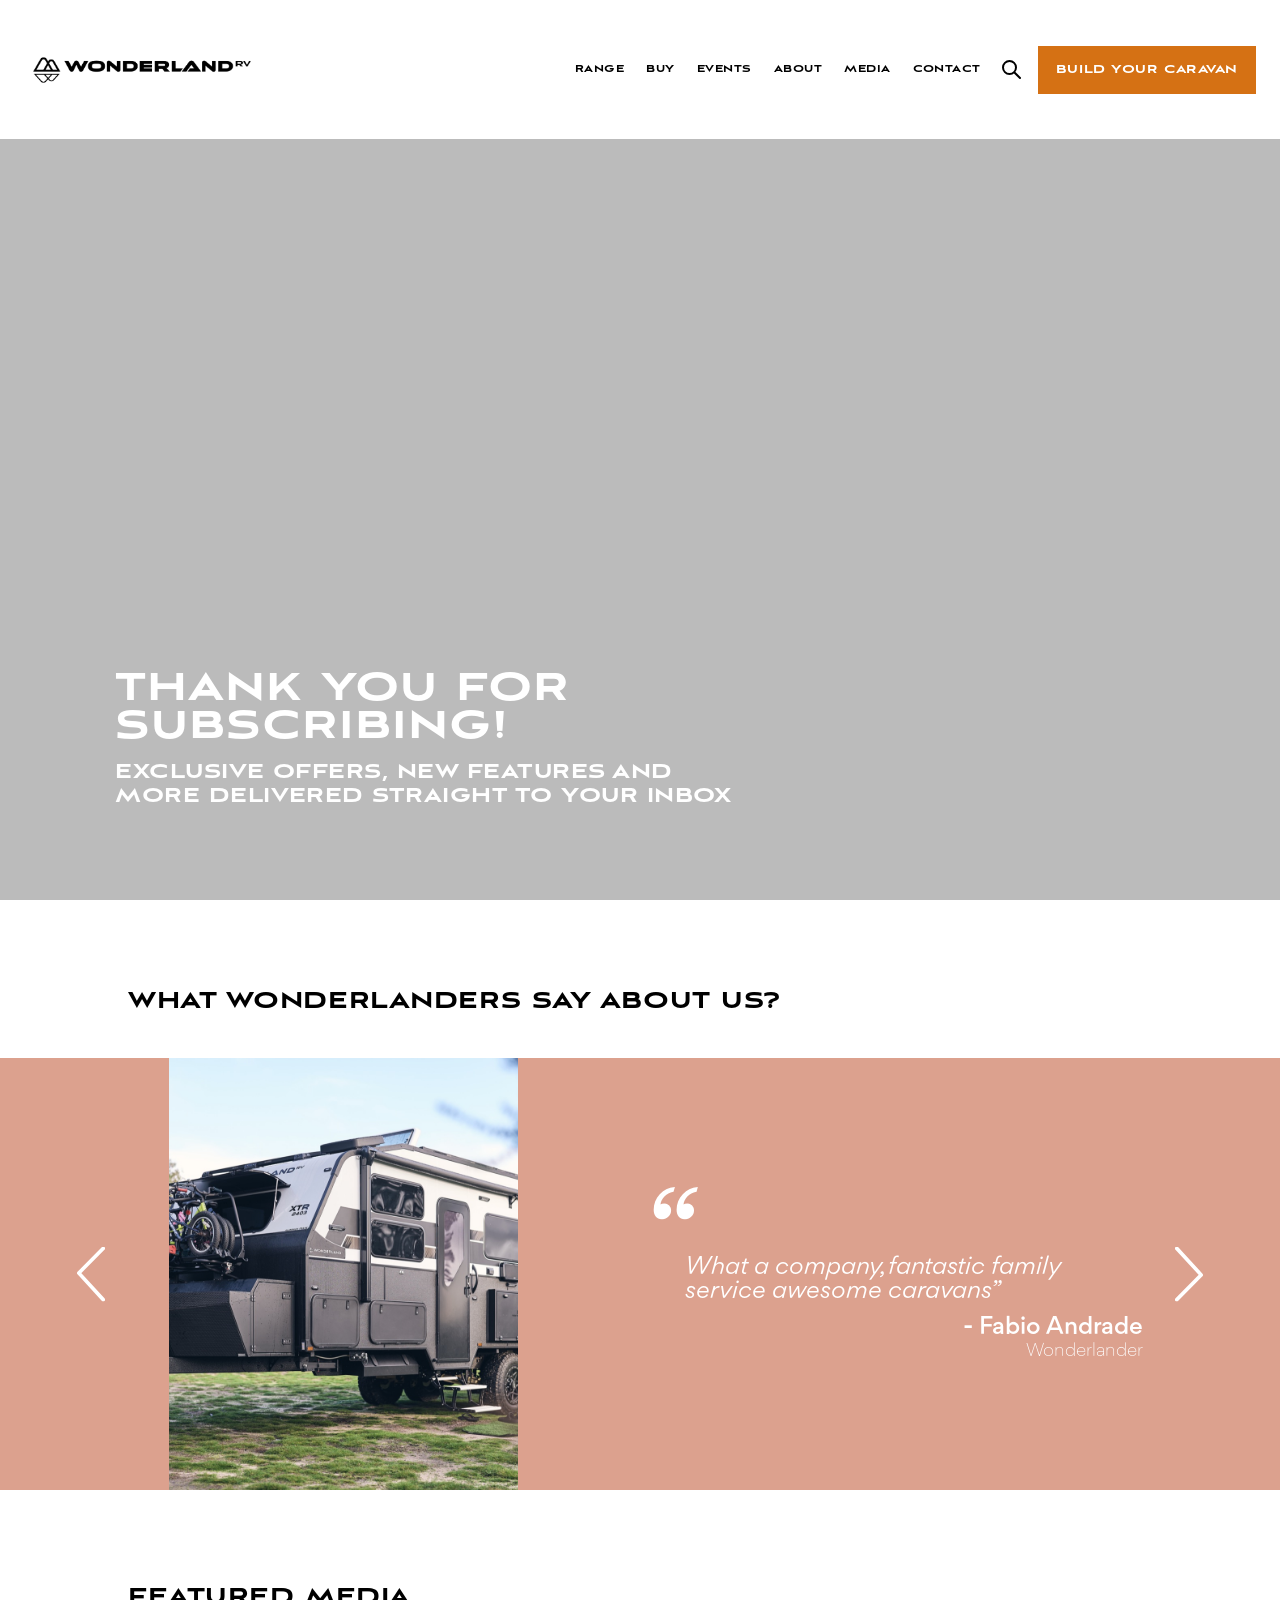
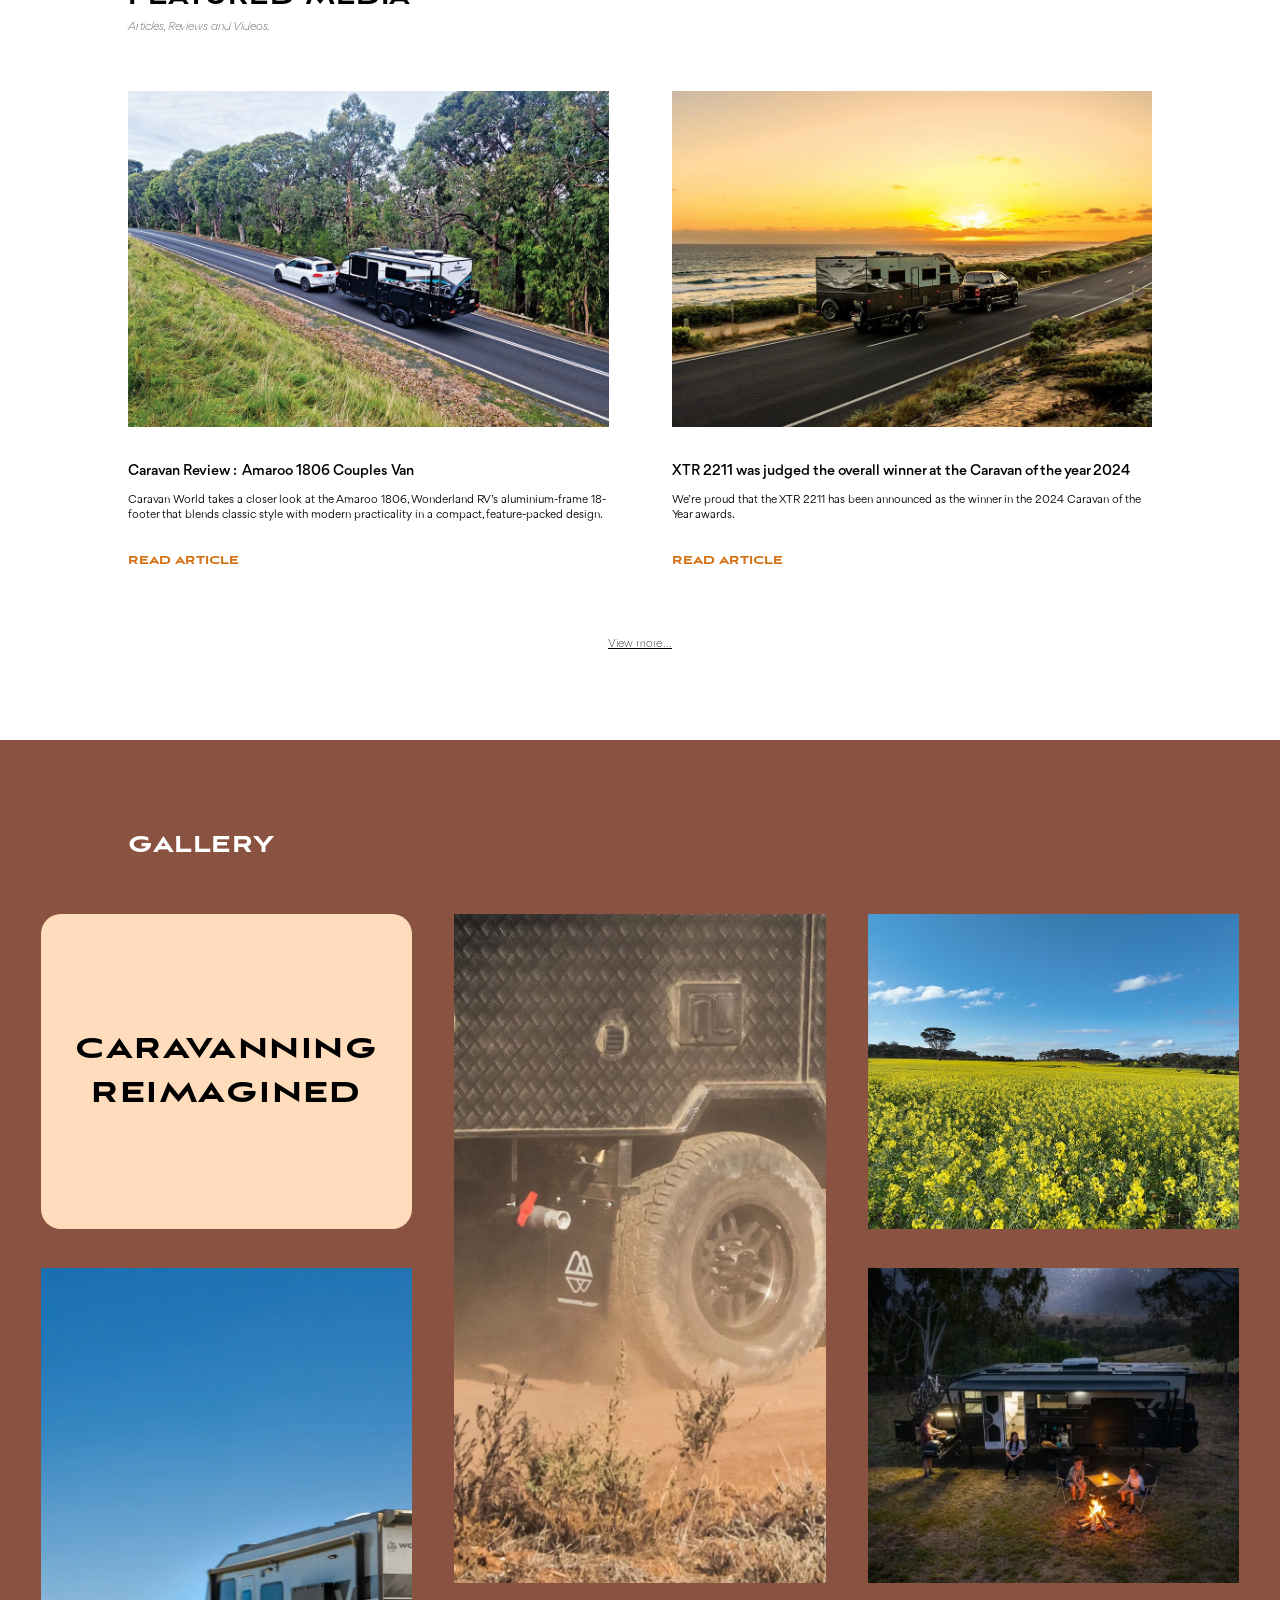
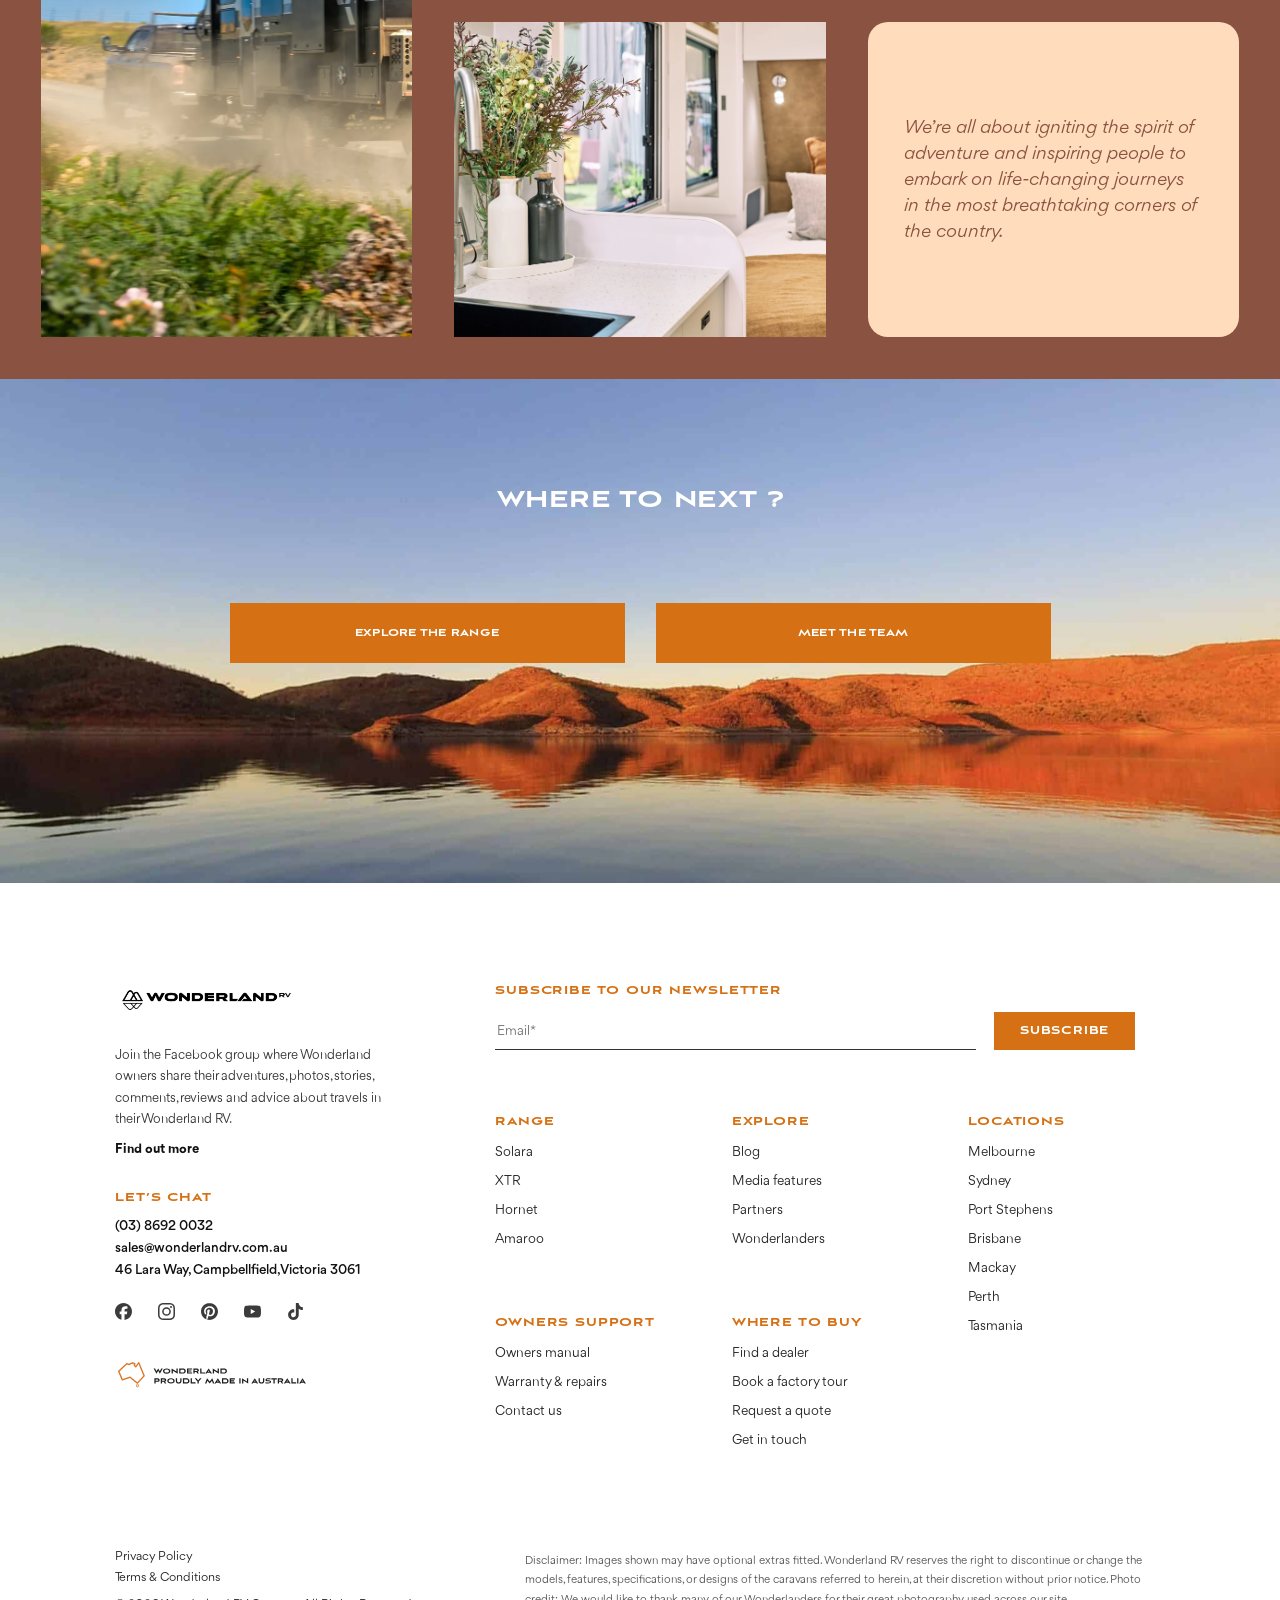
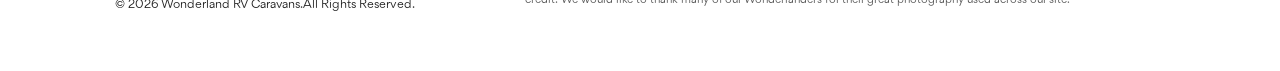
==== commit fd788aa0: "Thank You hero: homepage video embed replaces static image Co-Authored-By: Claude Opus 4.8 <noreply@" ====
--- a/thankyou.html
+++ b/thankyou.html
@@ -524,8 +524,12 @@
   <!-- ================= HERO ================= -->
   <section class="hero">
 
-    <!-- Hero image from wonderlandrv.com.au/subscribe-thank-you/ -->
-    <img src="assets/thankyou-hero.jpg" alt="Wonderland RV caravan in the outback">
+    <!-- Same background video as the homepage hero -->
+    <iframe class="yt-bg"
+      src="https://www.youtube-nocookie.com/embed/mZVHIMStpF4?autoplay=1&mute=1&loop=1&playlist=mZVHIMStpF4&controls=0&rel=0&playsinline=1&modestbranding=1"
+      title="Wonderland RV"
+      allow="autoplay; encrypted-media"
+      allowfullscreen></iframe>
 
     <div class="hero-copy">
       <h1>Thank you for subscribing!</h1>
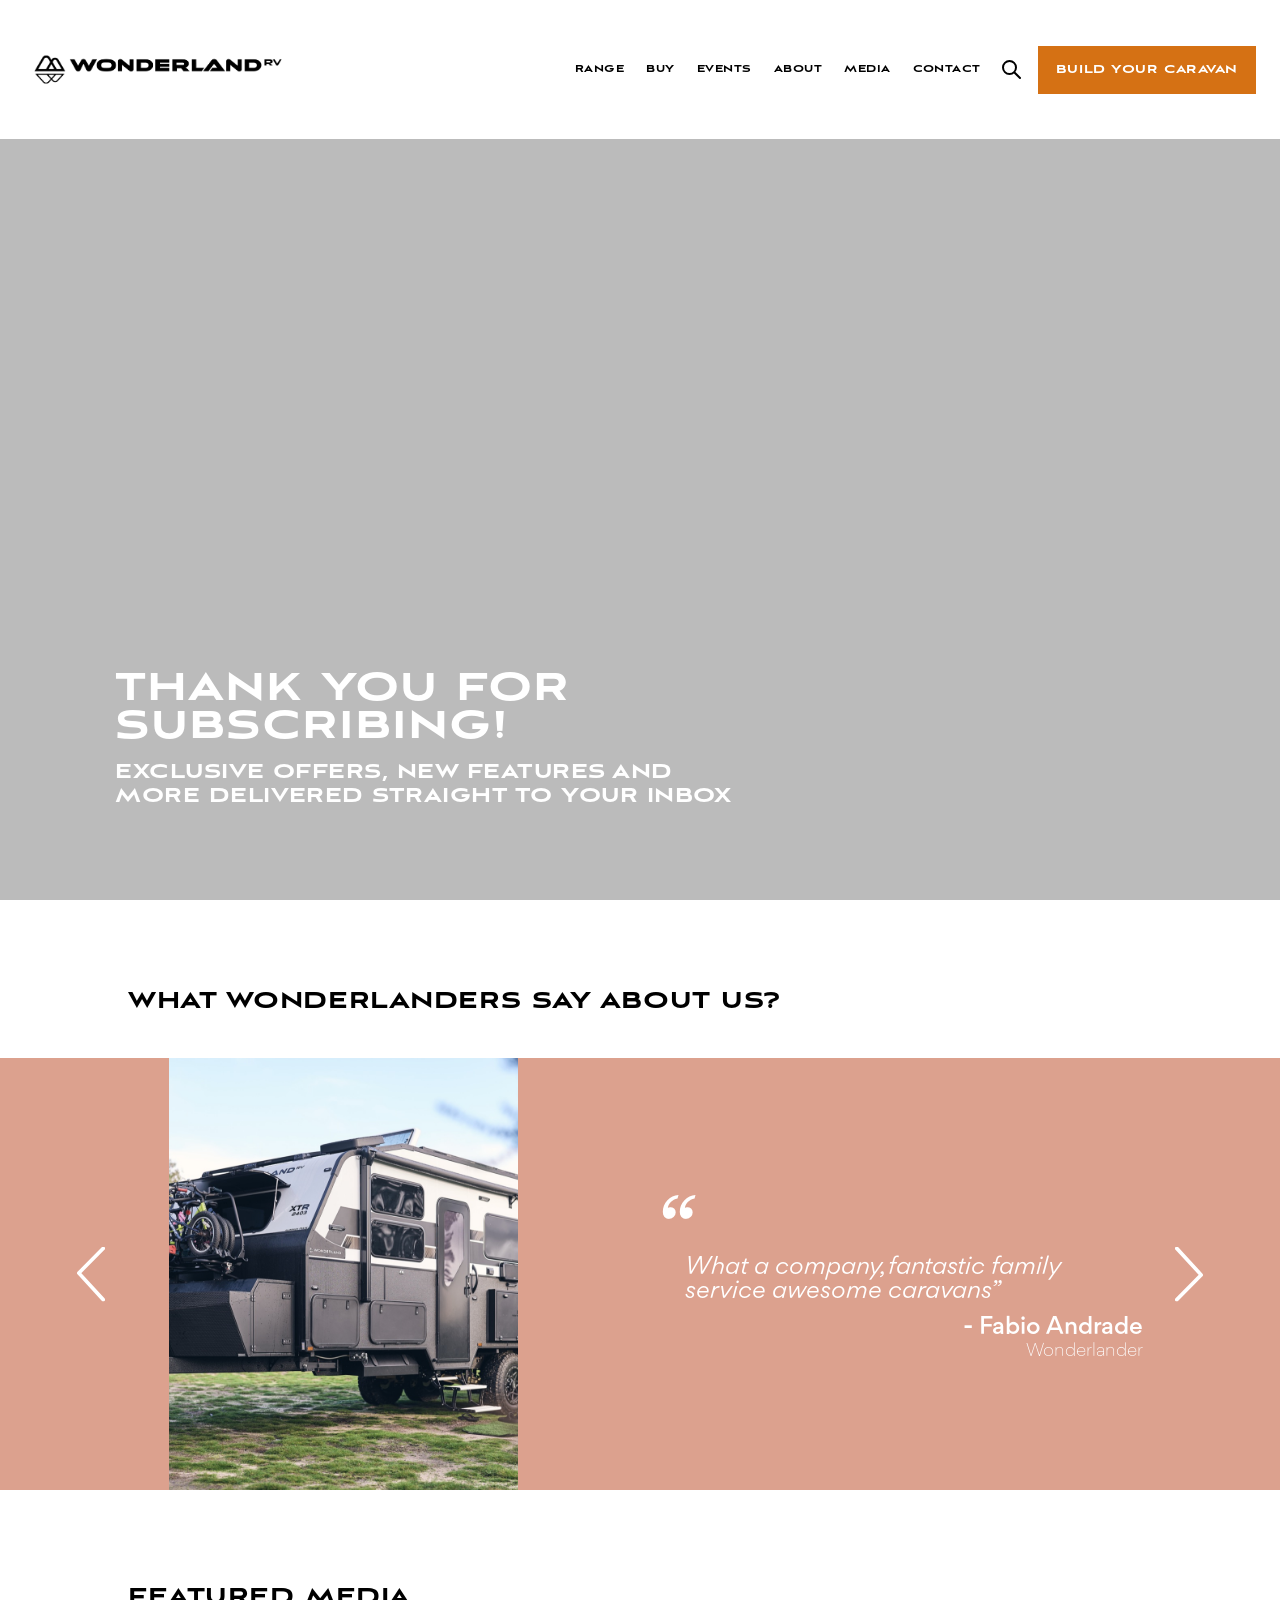
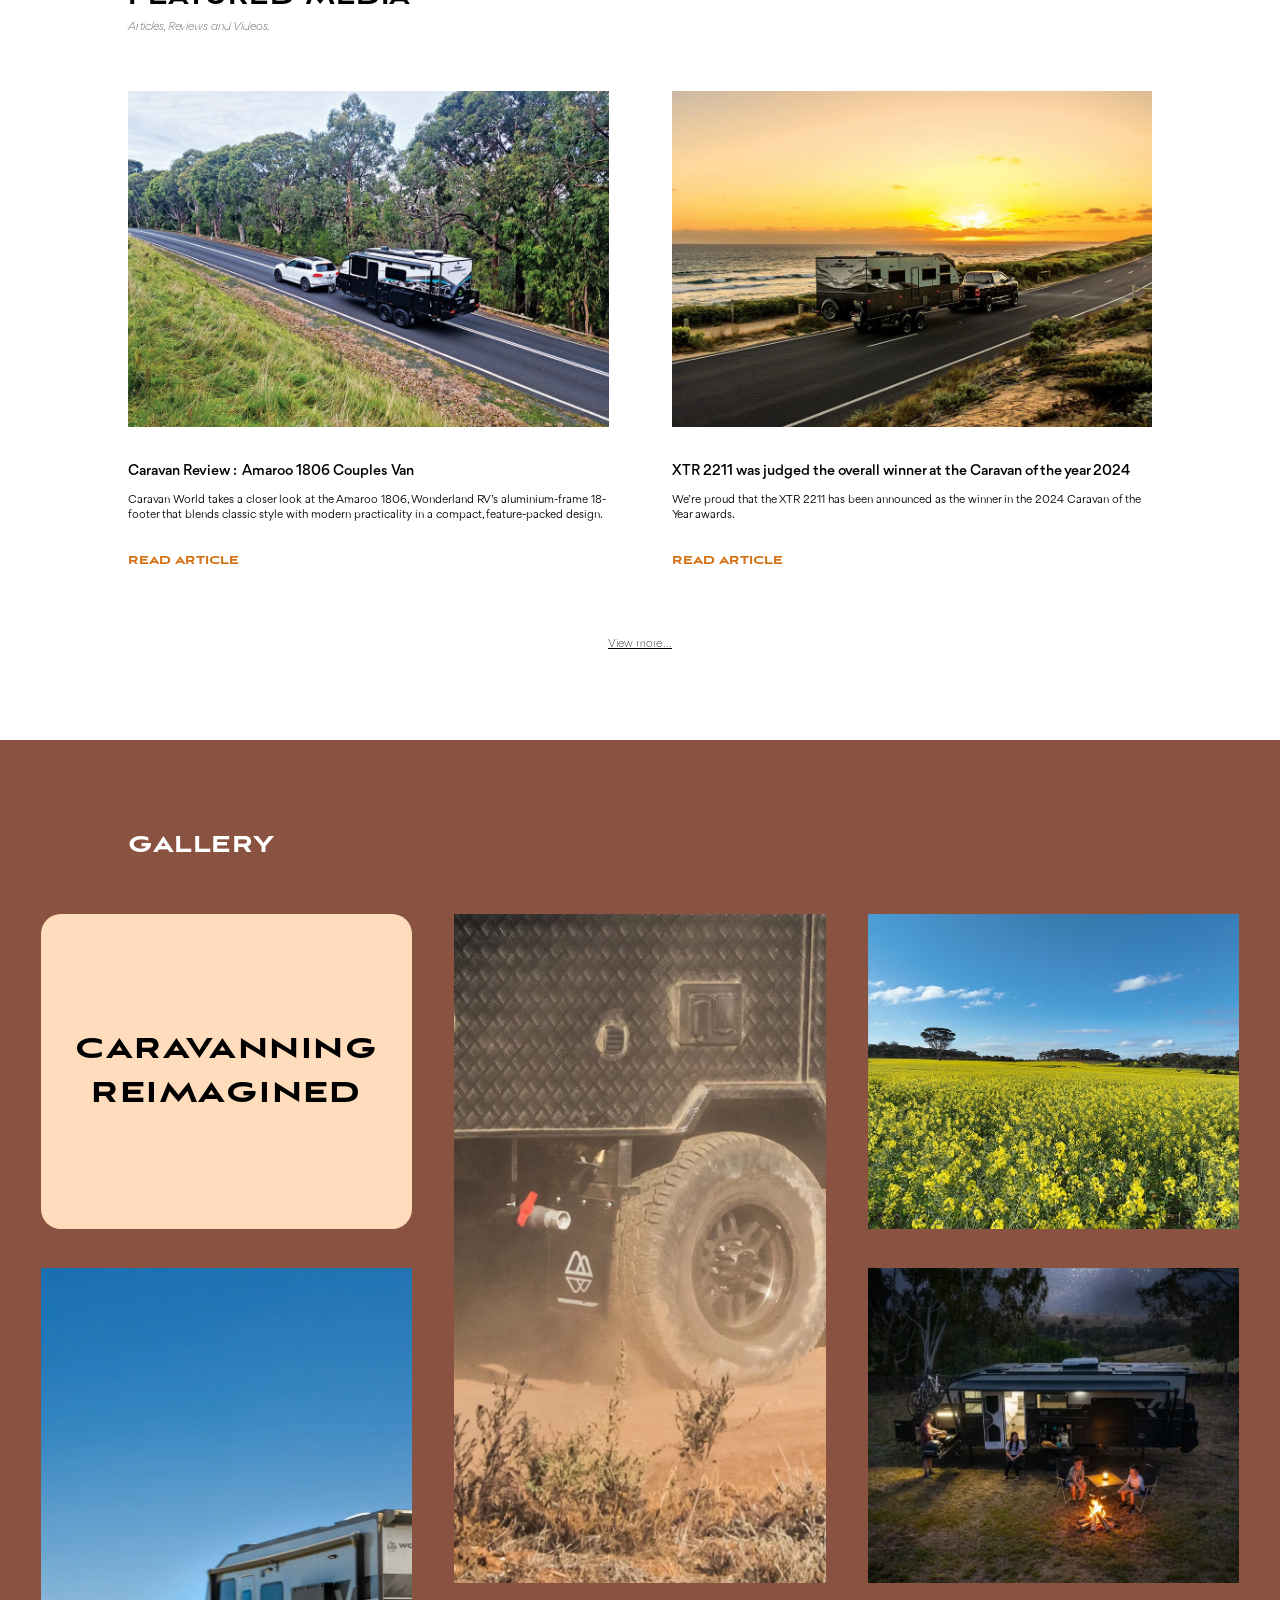
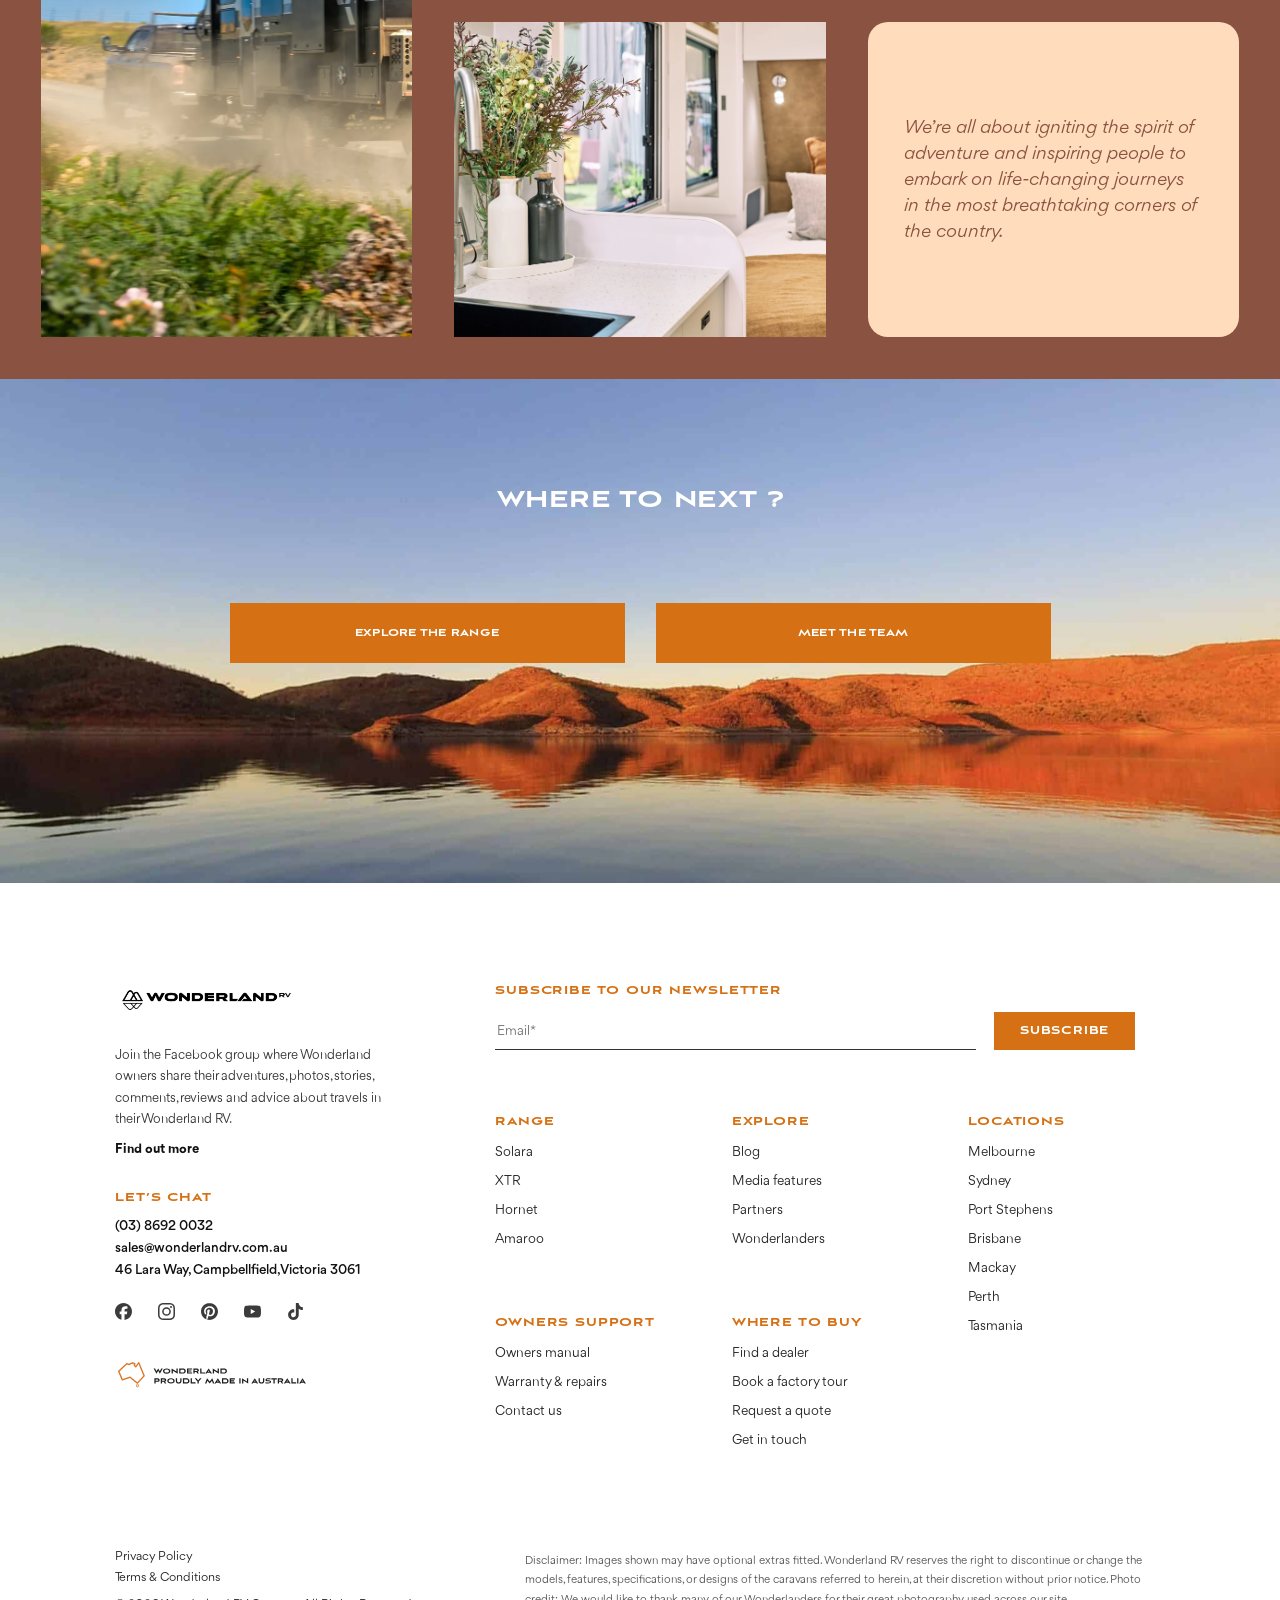
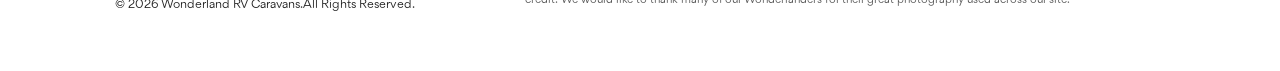
==== commit 6693d5b5: "Fluid quotation mark in review section (desktop and phone) Co-Authored-By: Claude Opus 4.8 <noreply@" ====
--- a/thankyou.html
+++ b/thankyou.html
@@ -103,7 +103,8 @@
     top: 6px;
     font-family: var(--font-body);
     font-style: italic;
-    font-size: 128px;
+    /* fluid: 128px at the 1728px design width, scaling with the window */
+    font-size: clamp(80px, 7.4vw, 128px);
     line-height: 0.4;
   }
 
@@ -343,7 +344,8 @@
     .review-quote .qmark {
       position: static;
       transform: none;
-      font-size: 64px;
+      /* fluid on phones too: ~12vw, between 44px and 72px */
+      font-size: clamp(44px, 12vw, 72px);
       line-height: 1;
       margin-bottom: 4px;
     }
--- a/assets/site.css
+++ b/assets/site.css
@@ -89,12 +89,14 @@
     align-items: center;
     height: 139px;
     background: #fff;
-    padding: 0 min(80px, 4vw) 0 min(164px, 8vw);
+    padding: 0 min(164px, 8vw);   /* equal space both sides */
     z-index: 10;
   }
 
   .logo img {
-    height: 60px;
+    /* fluid: tracks the window so the gap to the nav stays steady
+       (67px at the 1728px design width, shrinking smoothly) */
+    height: clamp(34px, 3.9vw, 67px);
     width: auto;
     display: block;
   }
@@ -446,7 +448,6 @@
   /* compress the header on smaller windows (design is 1728px wide) */
   @media (max-width: 1440px) {
     .site-header { padding: 0 24px; }
-    .logo img { height: 44px; }
     .main-nav { gap: 0; }
     .nav-link { padding: 0 11px; font-size: 12px; }
     .search-btn { margin: 0 14px 0 8px; }
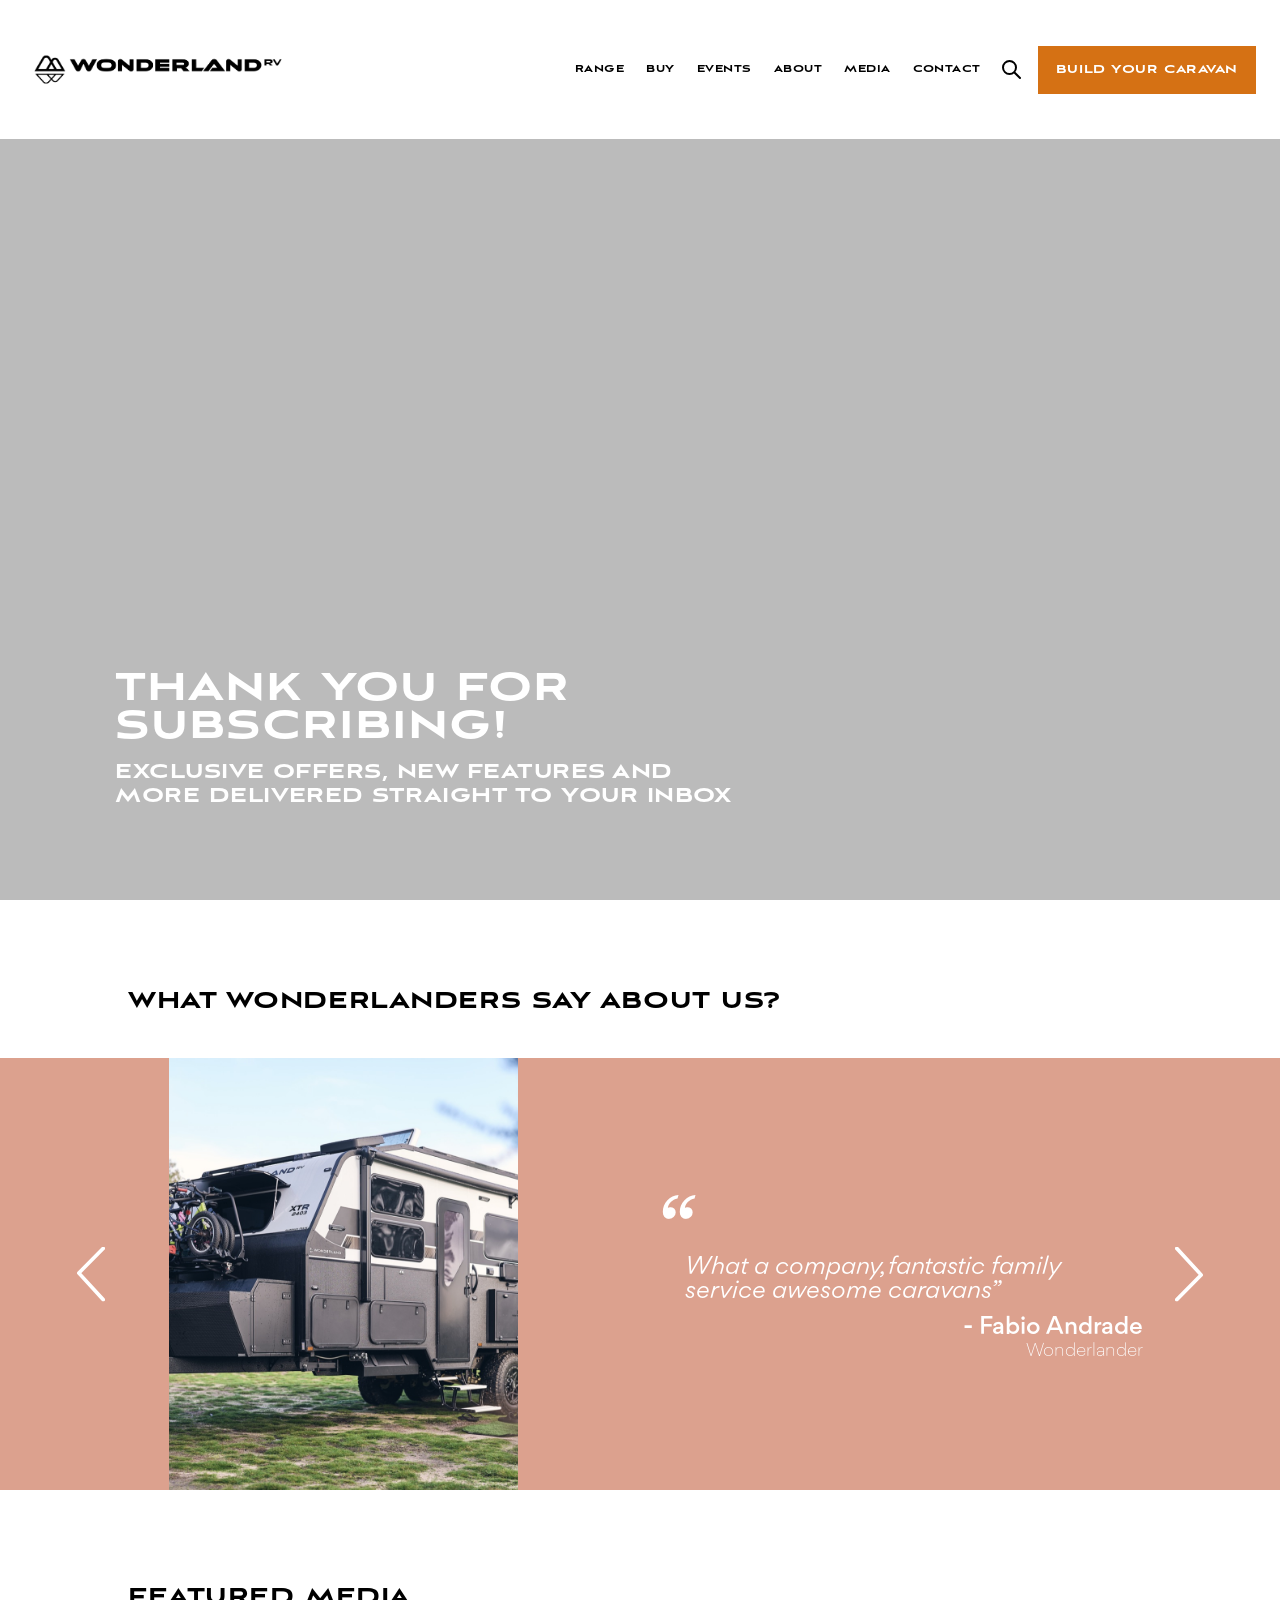
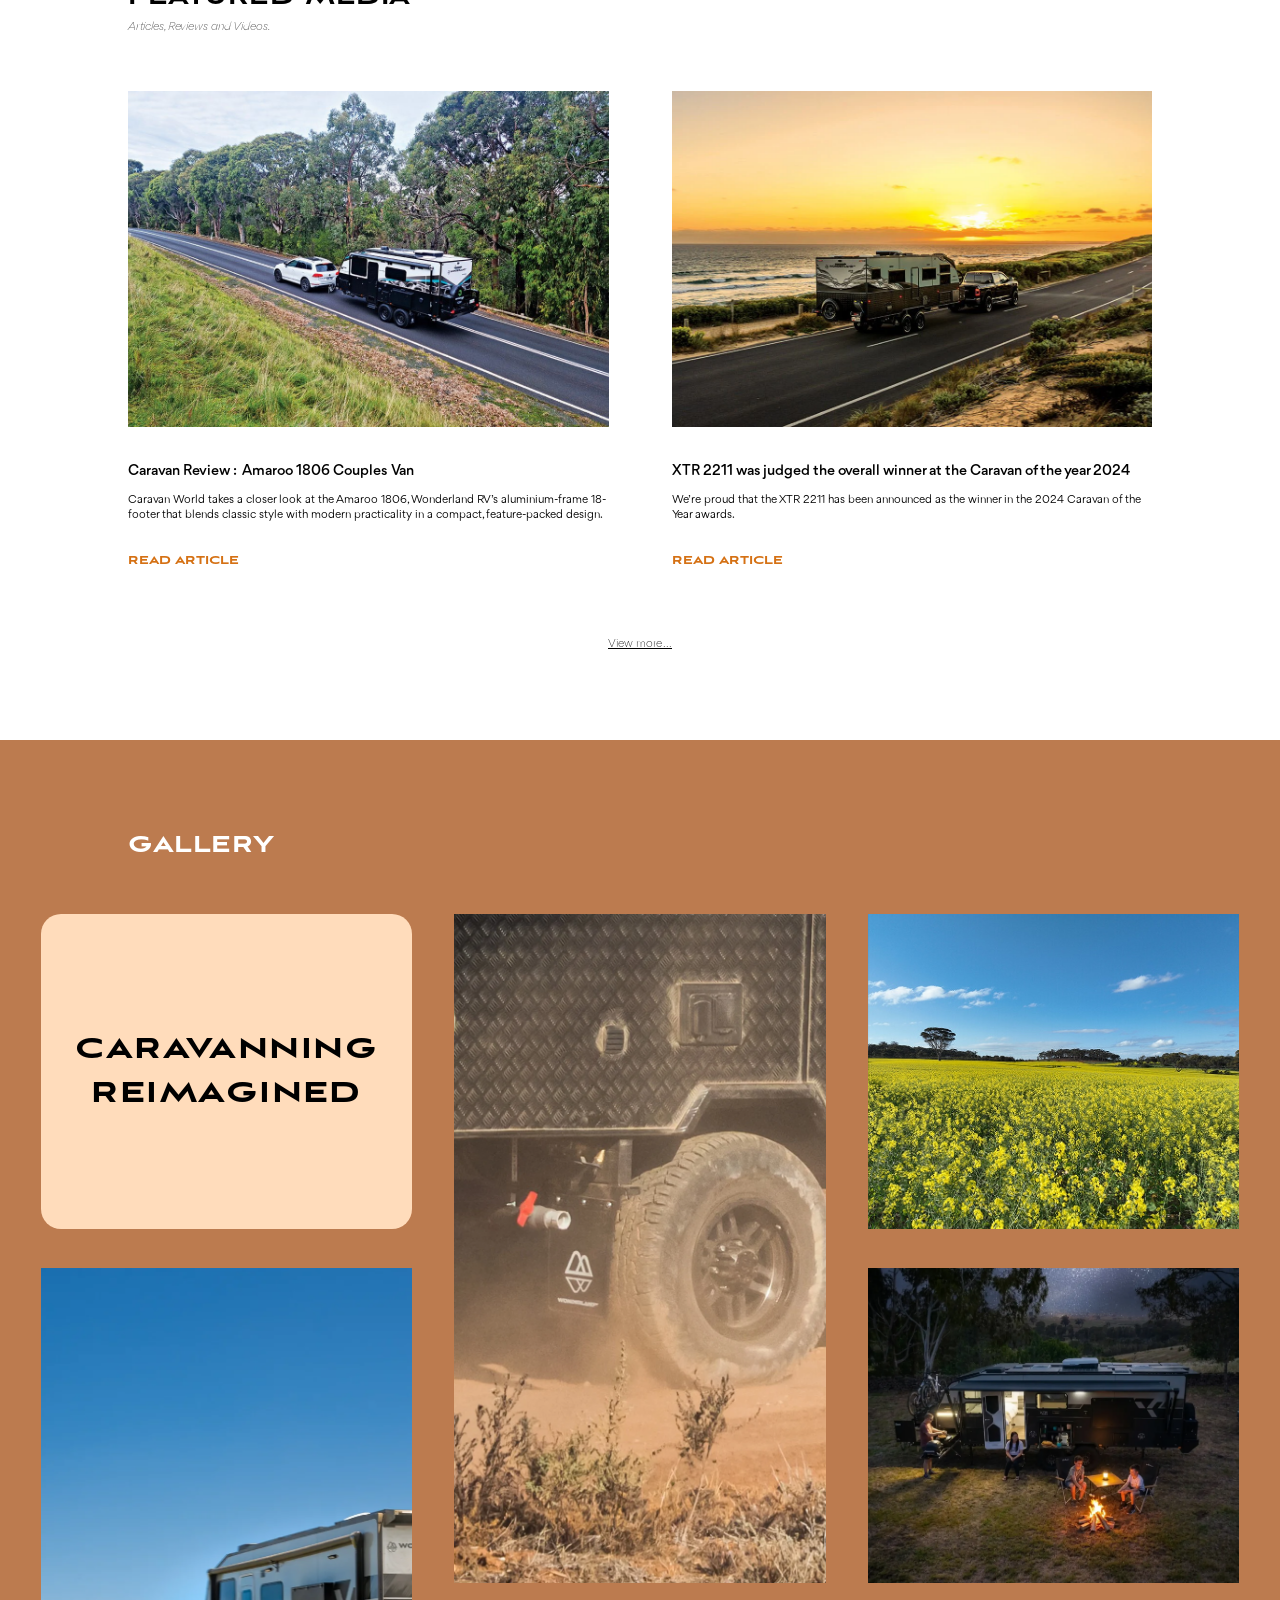
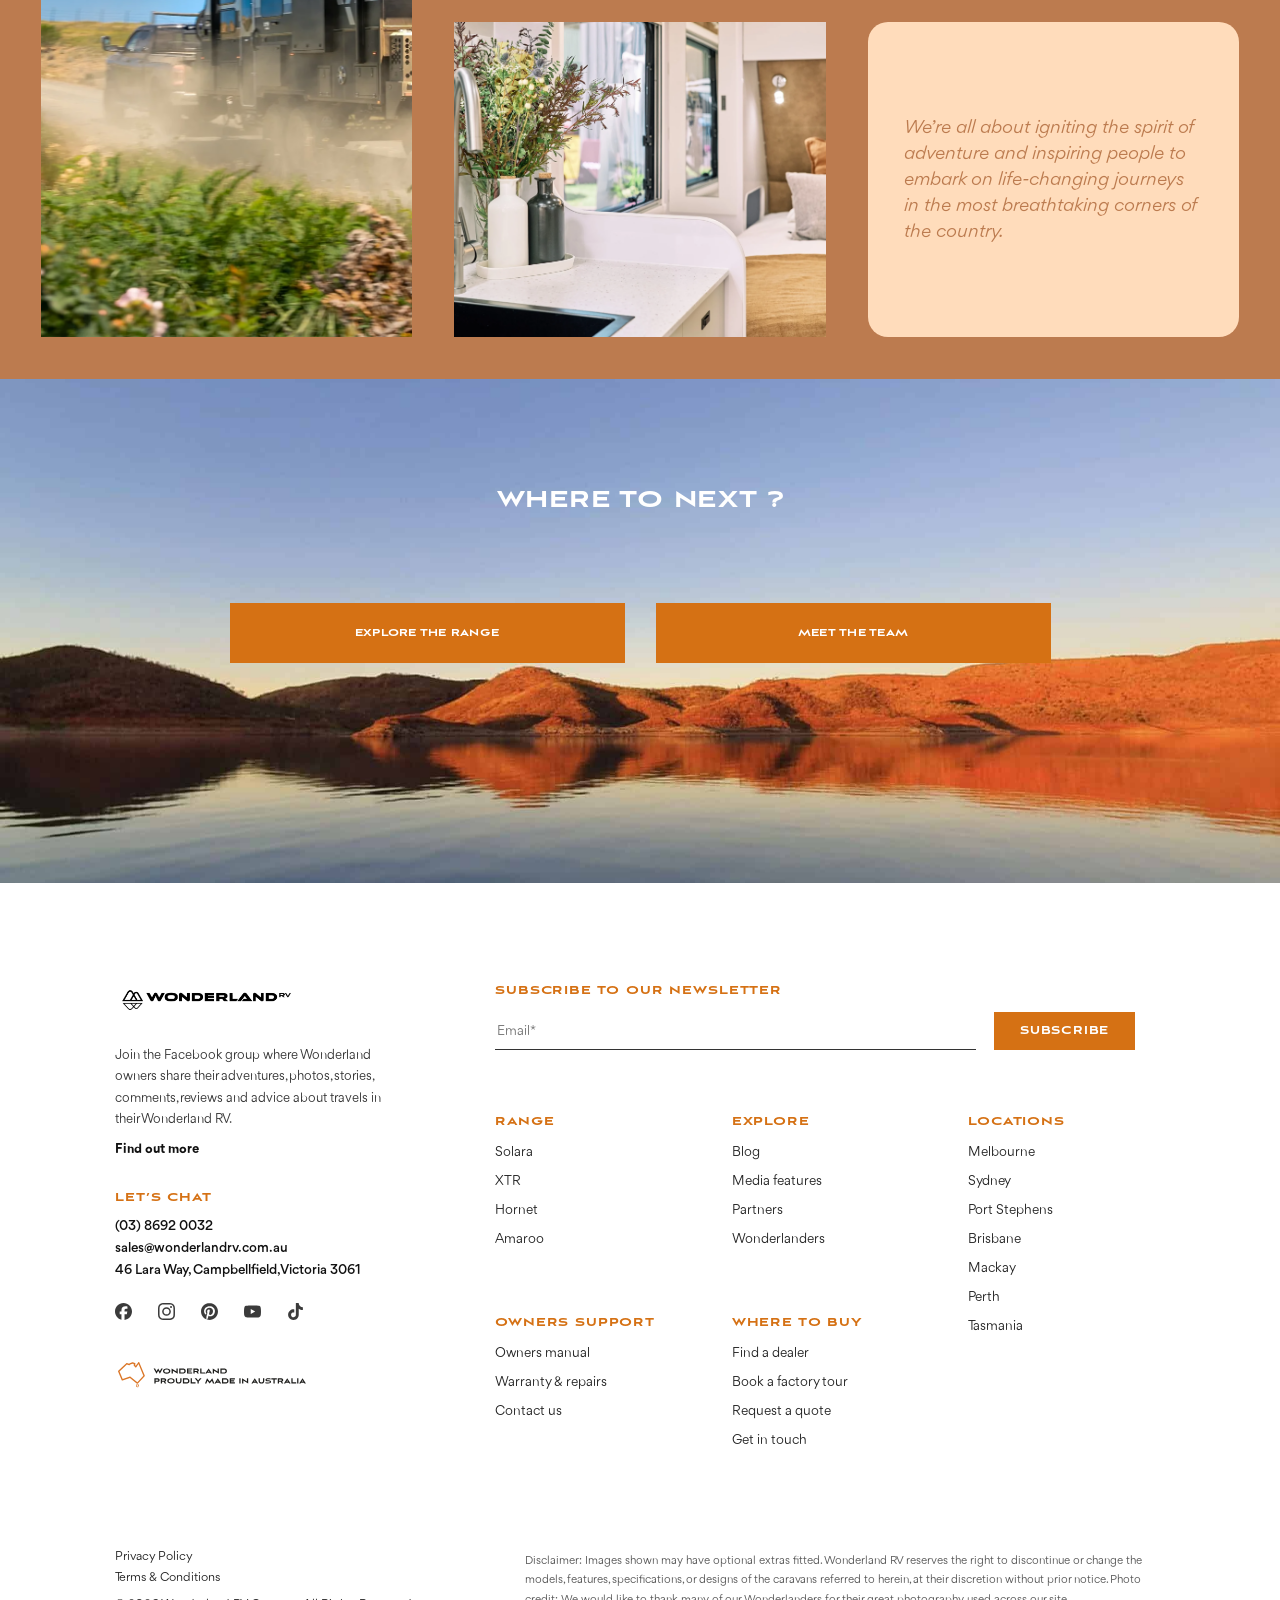
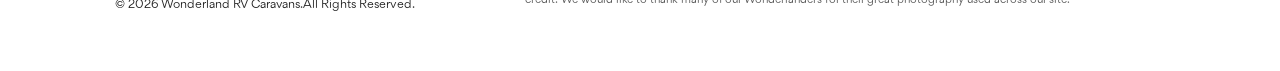
==== commit 86cdf2a2: "Gallery background to lighter tan-orange Co-Authored-By: Claude Opus 4.8 <noreply@anthropic.com>" ====
--- a/thankyou.html
+++ b/thankyou.html
@@ -16,7 +16,7 @@
 
   :root {
     --review-bg:  #dca18e;
-    --gallery-bg: #8a5241;
+    --gallery-bg: #bc7b4f;
     --tile-peach: #ffdcbb;
     --tile-pink:  #ffaeae;
   }
@@ -359,12 +359,22 @@
     .media-cards { flex-direction: column; gap: 44px; }
     .media-card img { height: 220px; margin-bottom: 20px; }
 
-    .gallery { padding: 56px 0 24px; }
+    .gallery { padding: 56px 0 32px; }
+    /* slideshow: horizontal swipe with snap, next slide peeking */
     .gallery-grid {
-      grid-template-columns: 1fr;
-      grid-auto-rows: 220px;
-      gap: 20px;
+      display: flex;
+      overflow-x: auto;
+      scroll-snap-type: x mandatory;
+      -webkit-overflow-scrolling: touch;
+      scrollbar-width: none;
+      gap: 16px;
       padding: 0 20px;
+    }
+    .gallery-grid::-webkit-scrollbar { display: none; }
+    .tile {
+      flex: 0 0 85%;
+      height: 300px;
+      scroll-snap-align: center;
     }
     .tile.tall { grid-row: auto; }
     .tile.peach { font-size: 26px; }
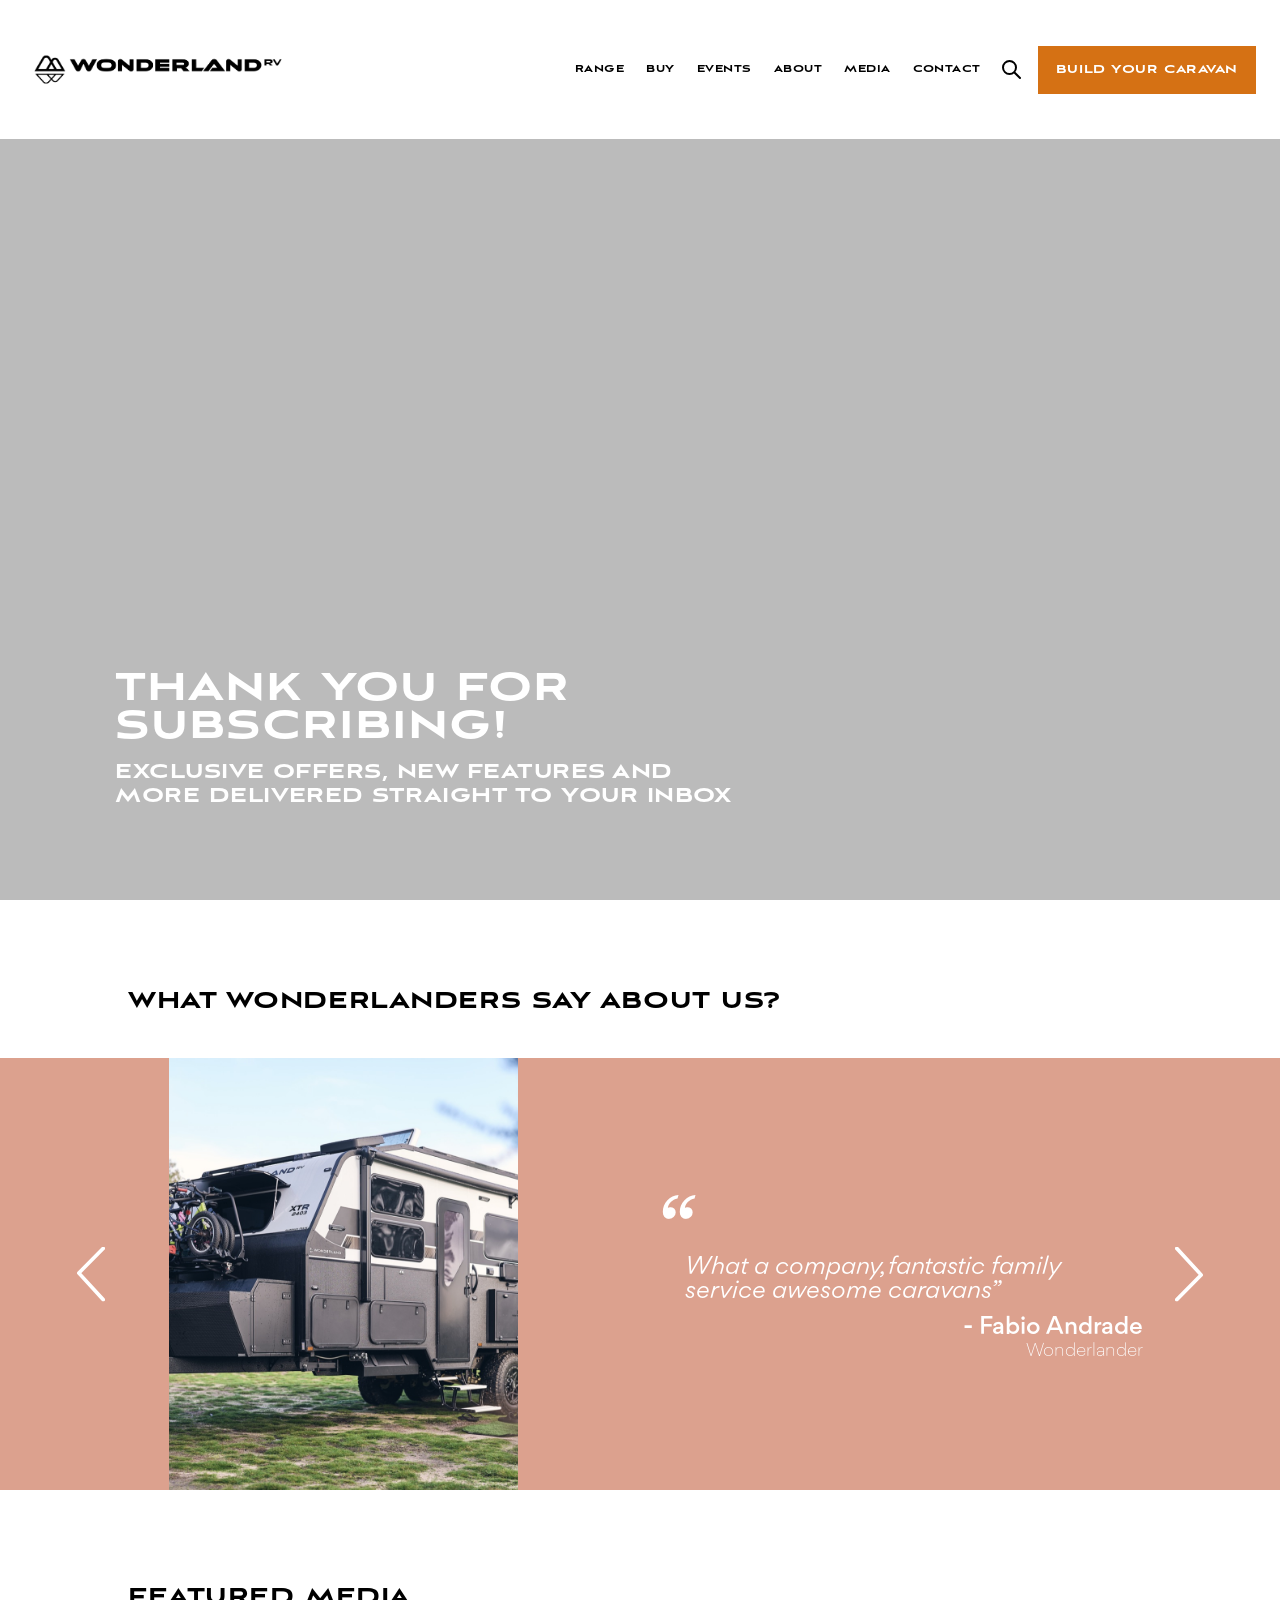
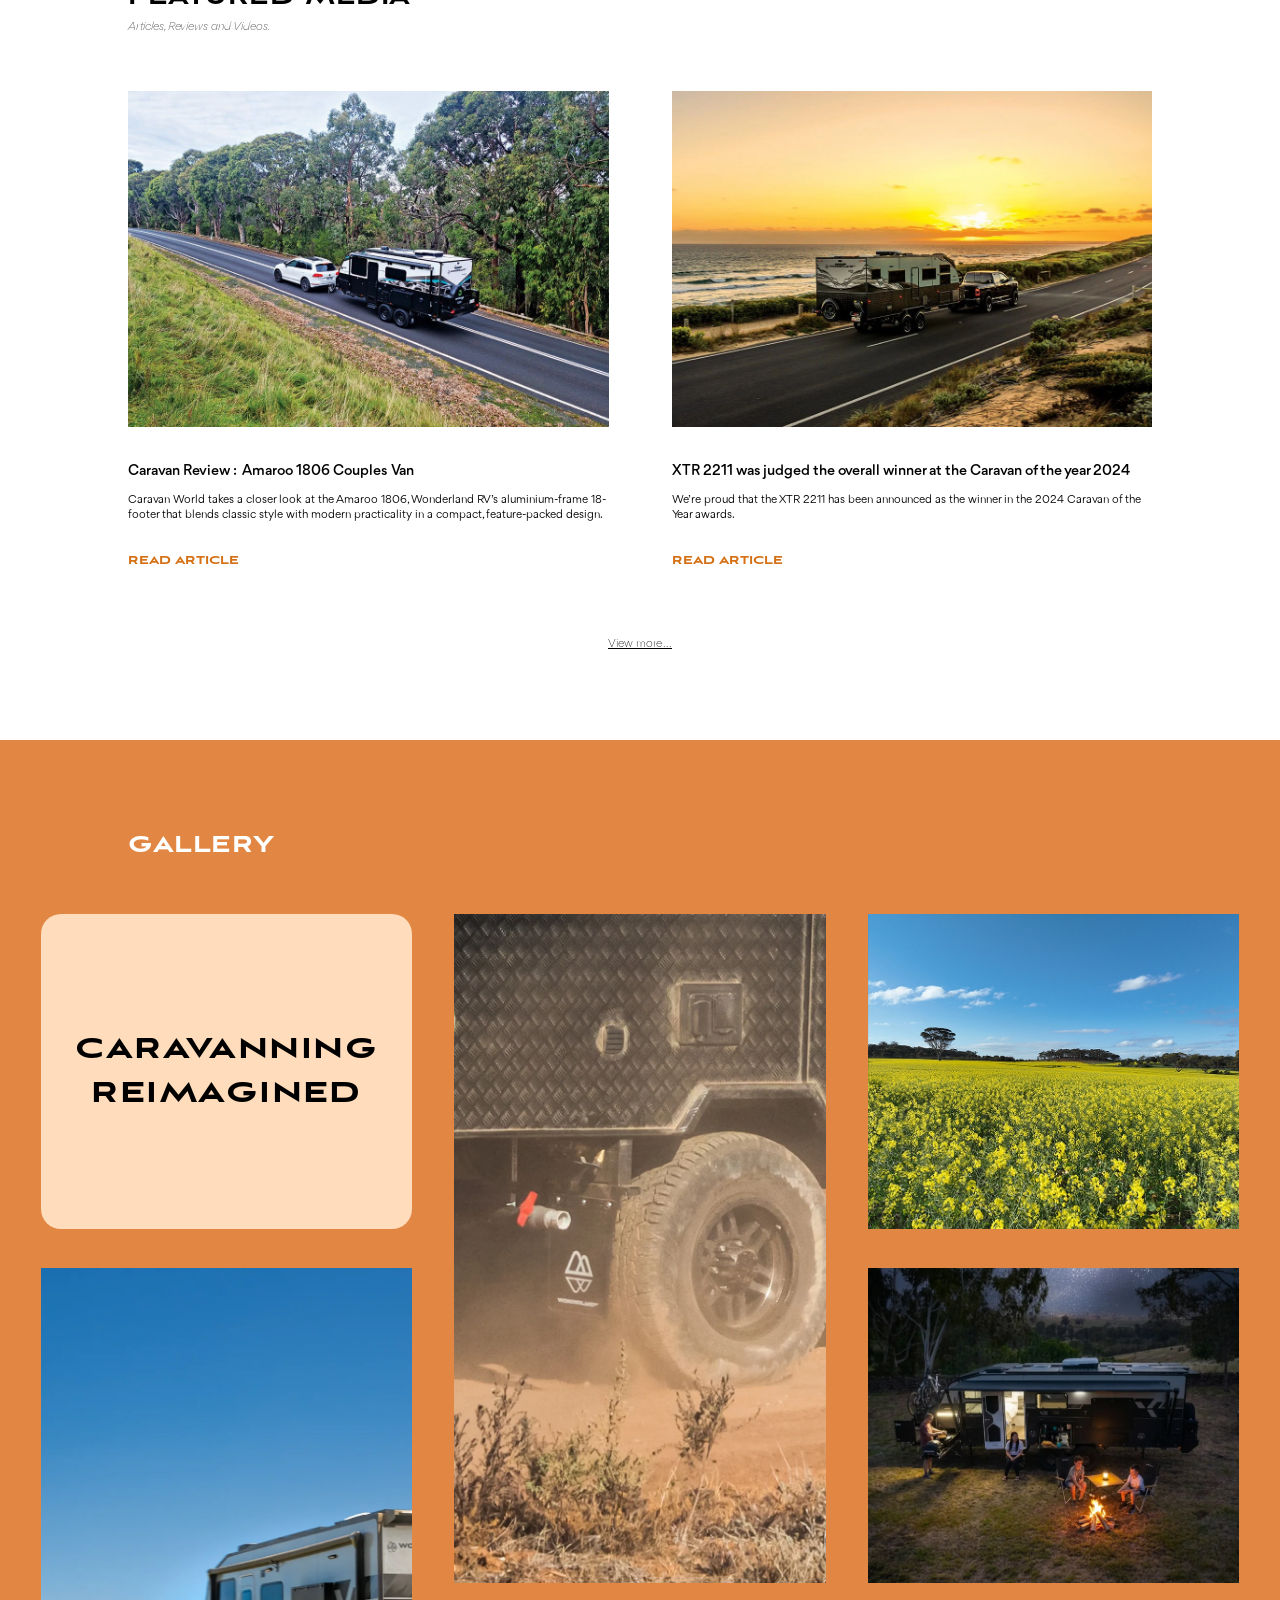
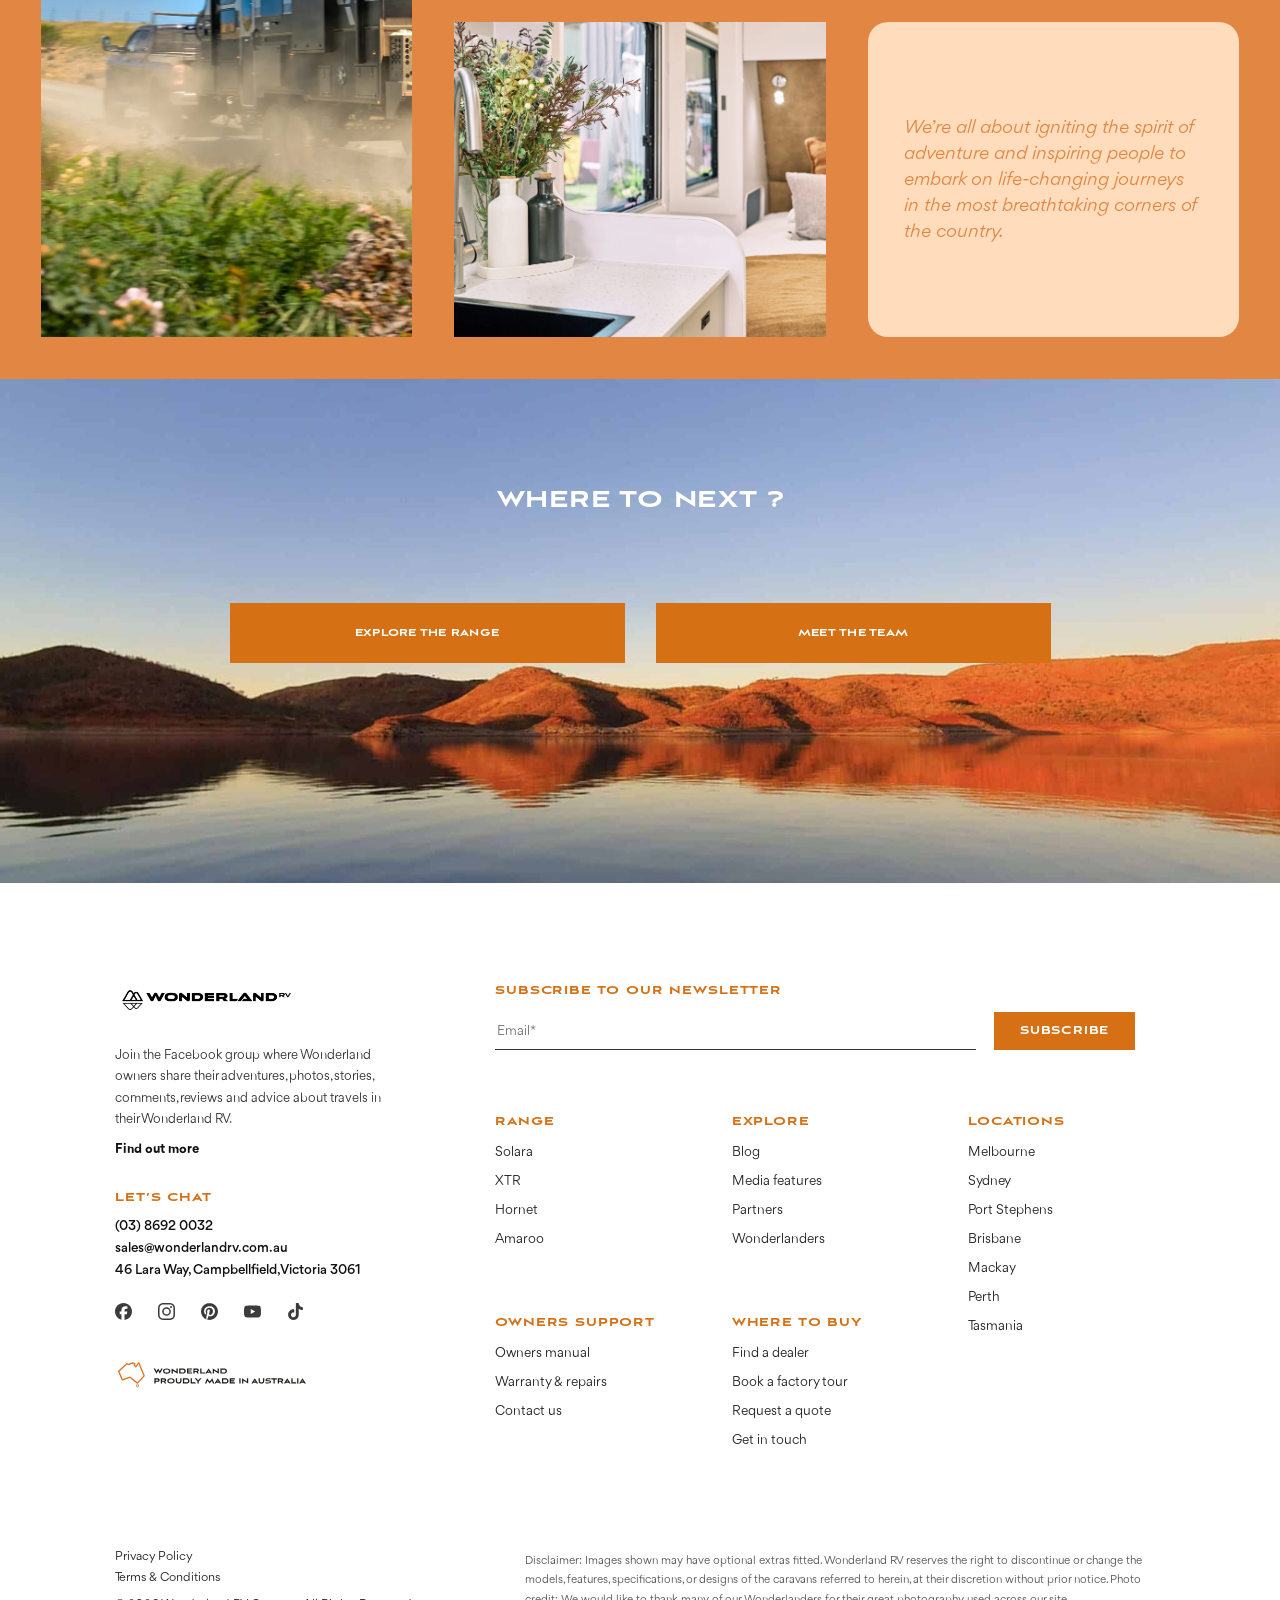
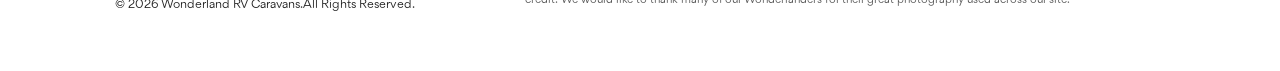
==== commit 99fc2824: "Gallery background to #e28743 Co-Authored-By: Claude Opus 4.8 <noreply@anthropic.com>" ====
--- a/thankyou.html
+++ b/thankyou.html
@@ -16,7 +16,7 @@
 
   :root {
     --review-bg:  #dca18e;
-    --gallery-bg: #bc7b4f;
+    --gallery-bg: #e28743;
     --tile-peach: #ffdcbb;
     --tile-pink:  #ffaeae;
   }
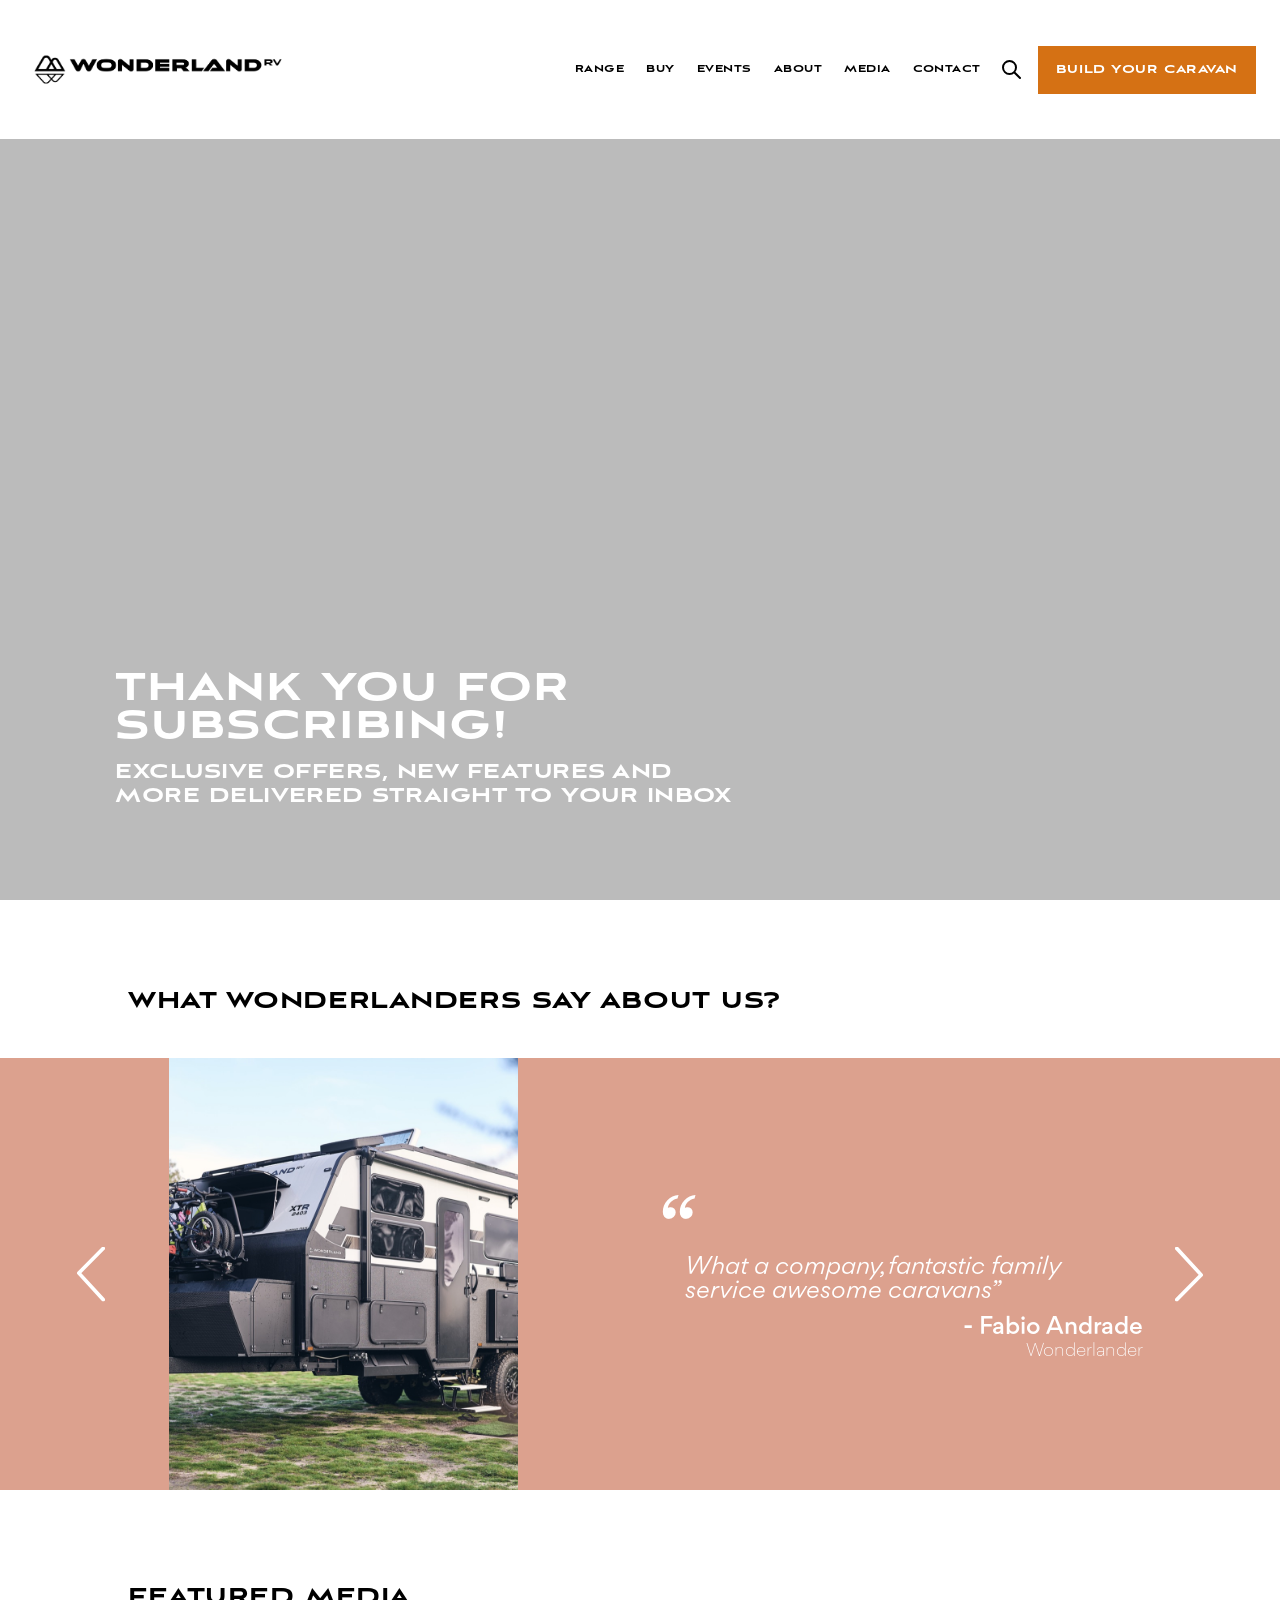
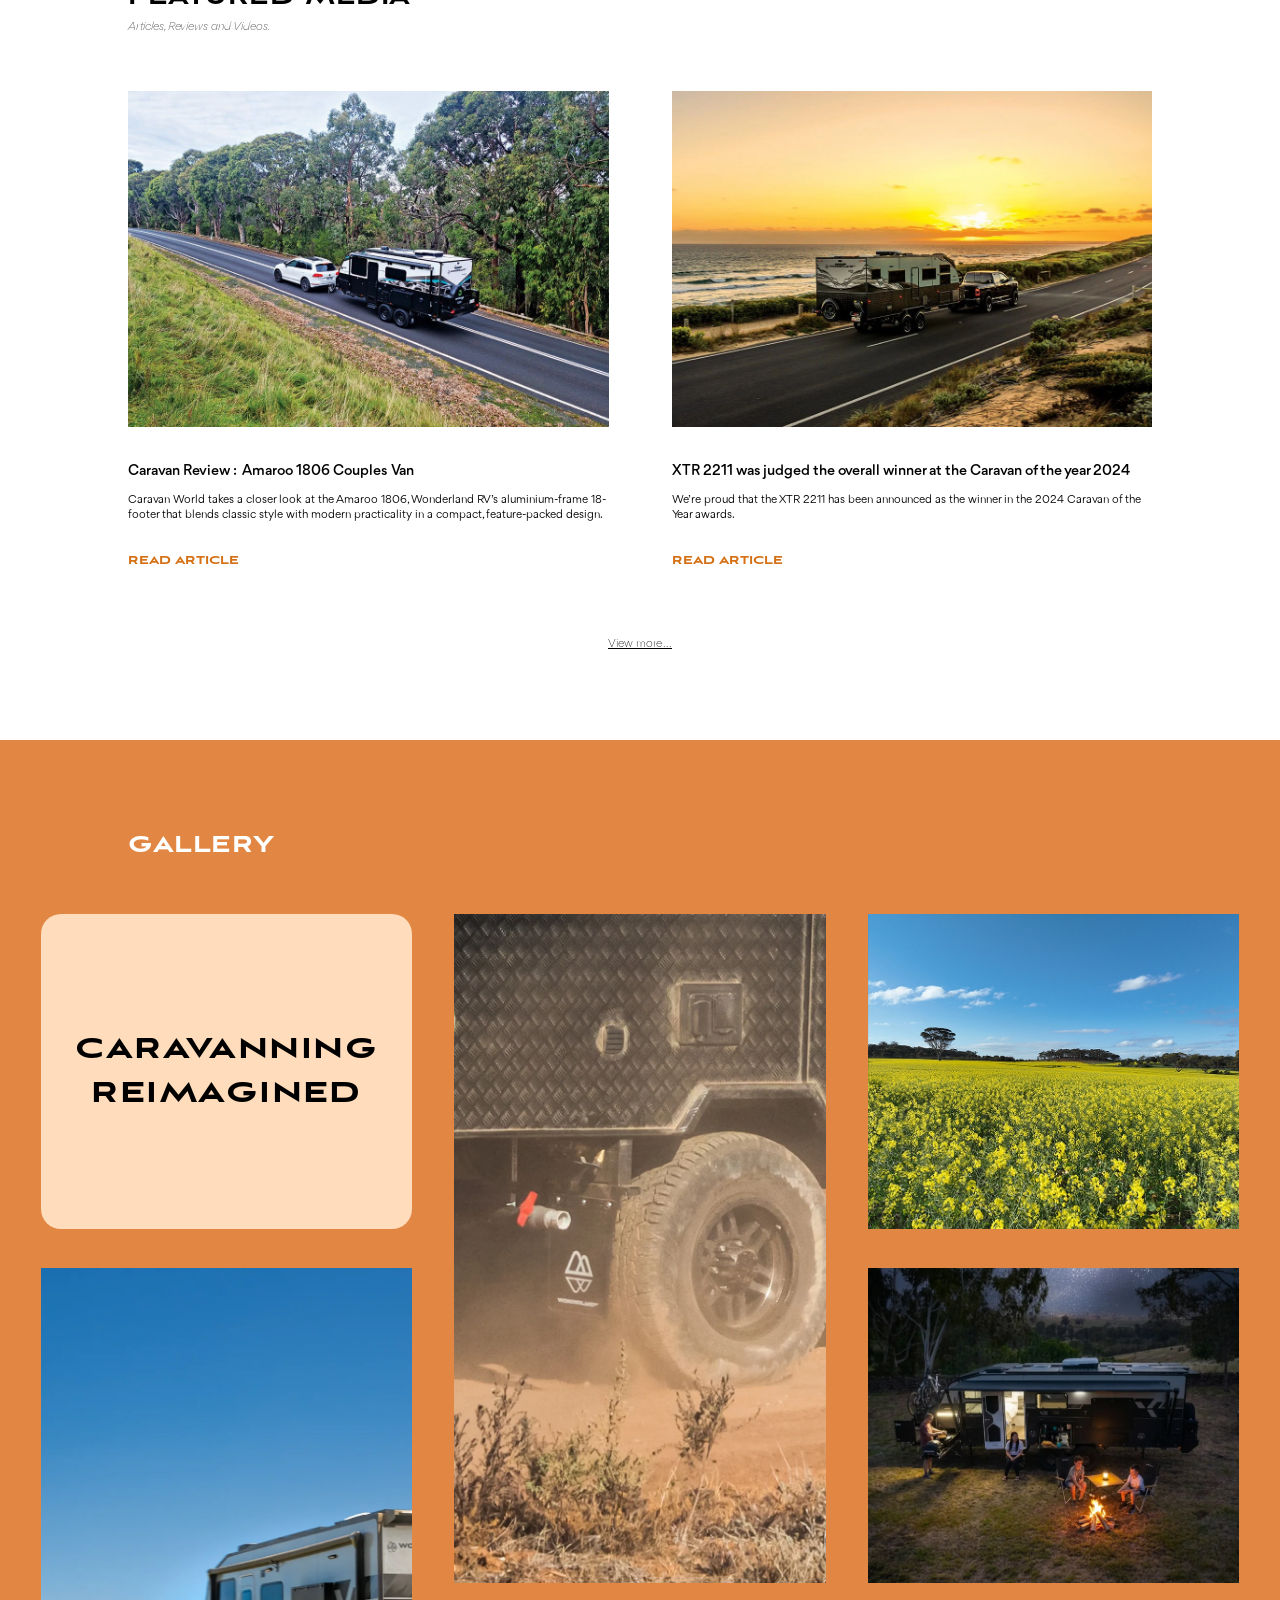
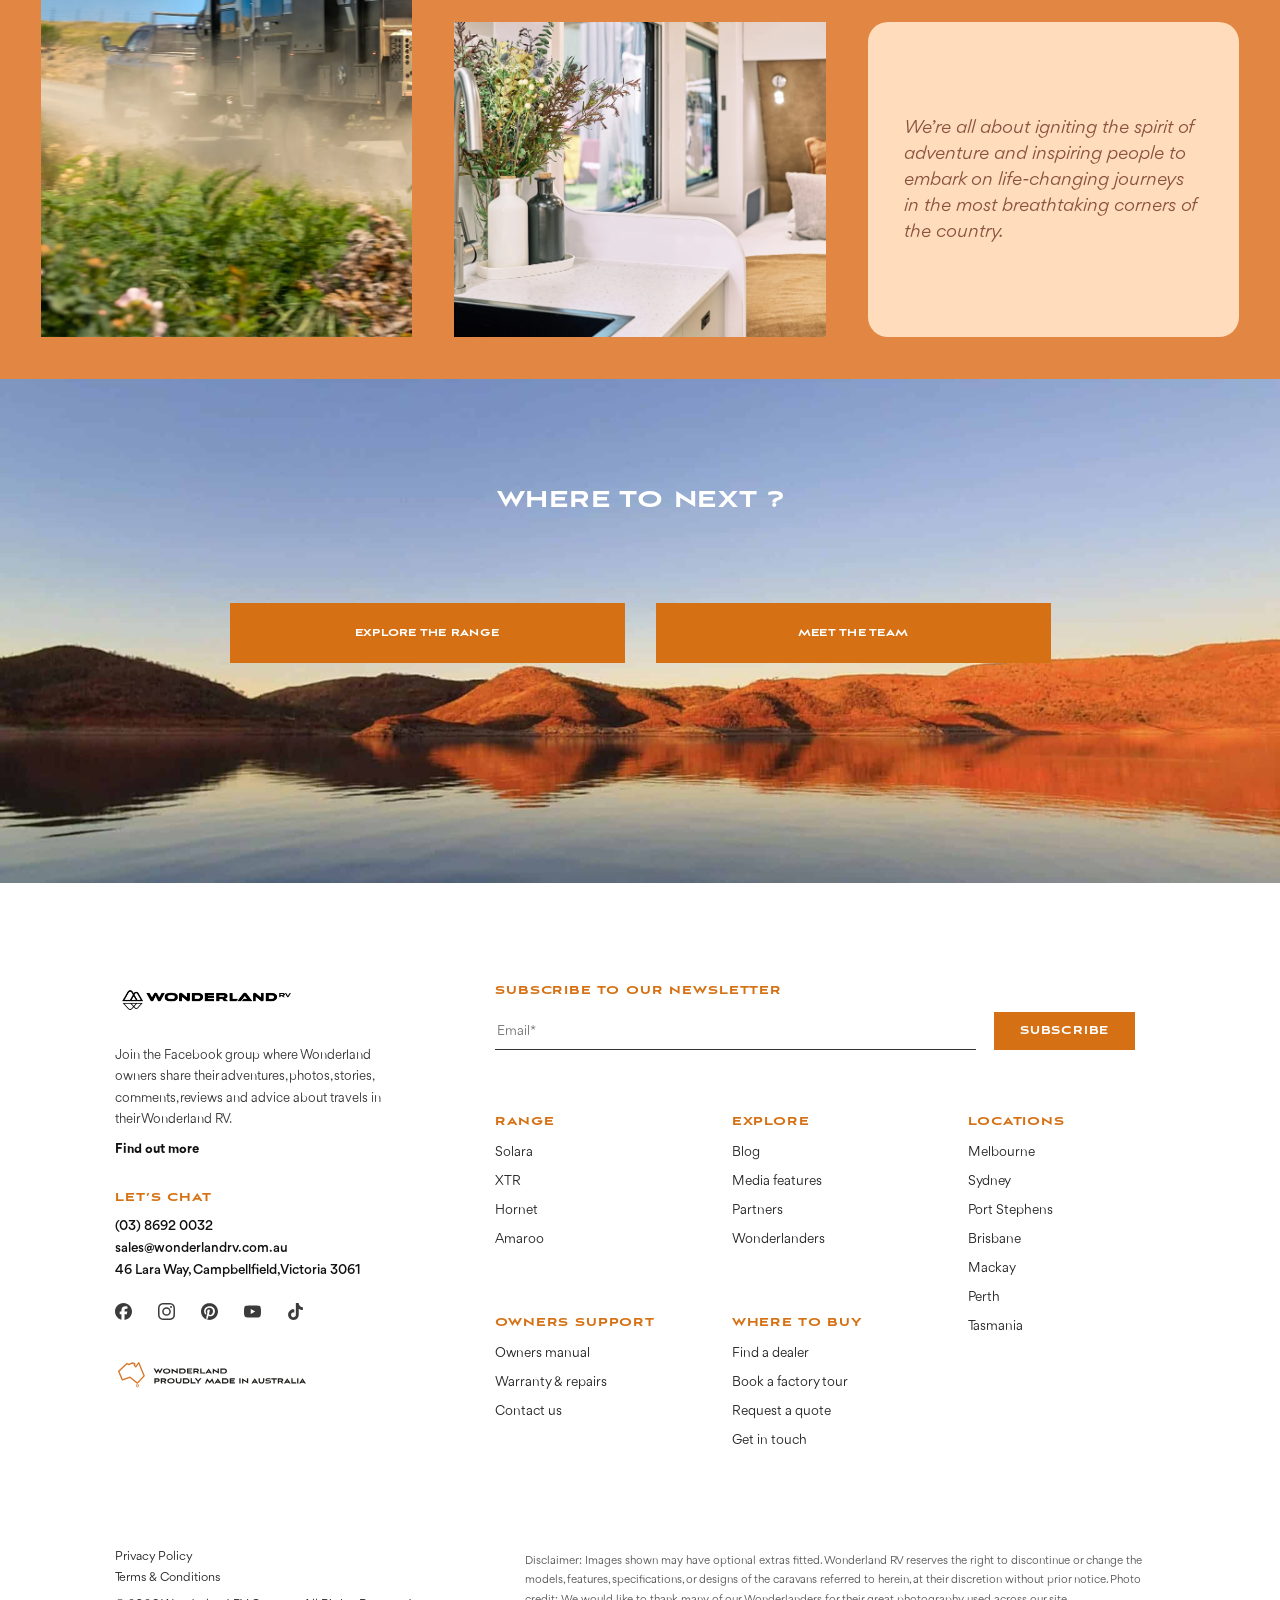
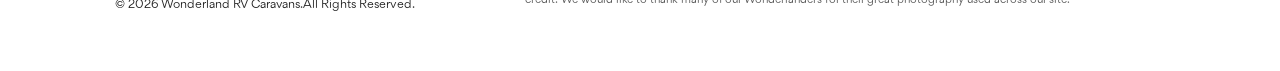
==== commit 7533dbd4: "Vision statement text back to brown Co-Authored-By: Claude Opus 4.8 <noreply@anthropic.com>" ====
--- a/thankyou.html
+++ b/thankyou.html
@@ -275,7 +275,7 @@
     font-style: italic;
     font-size: 18px;
     line-height: 26px;
-    color: var(--gallery-bg);         /* same as the section background */
+    color: #8a5241;                   /* brown — readable on the peach tile */
   }
 
   .tile.photo {
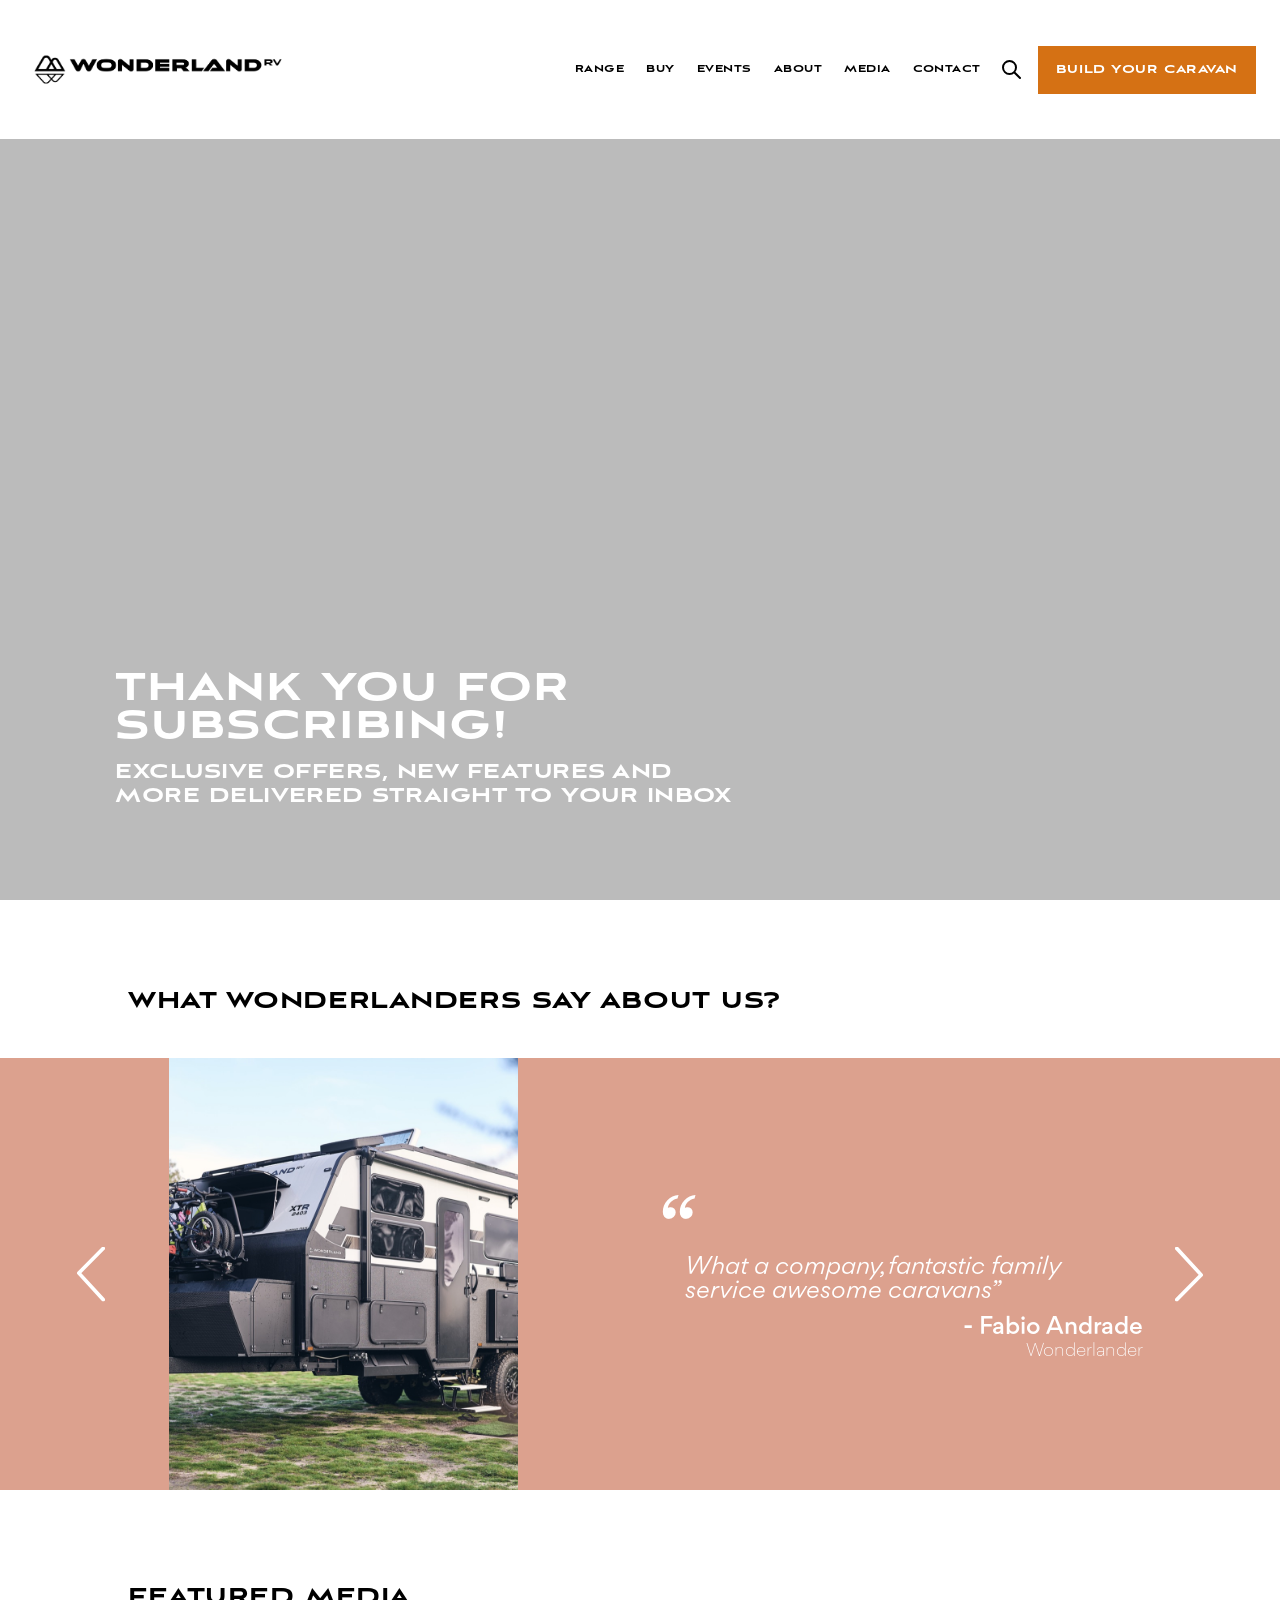
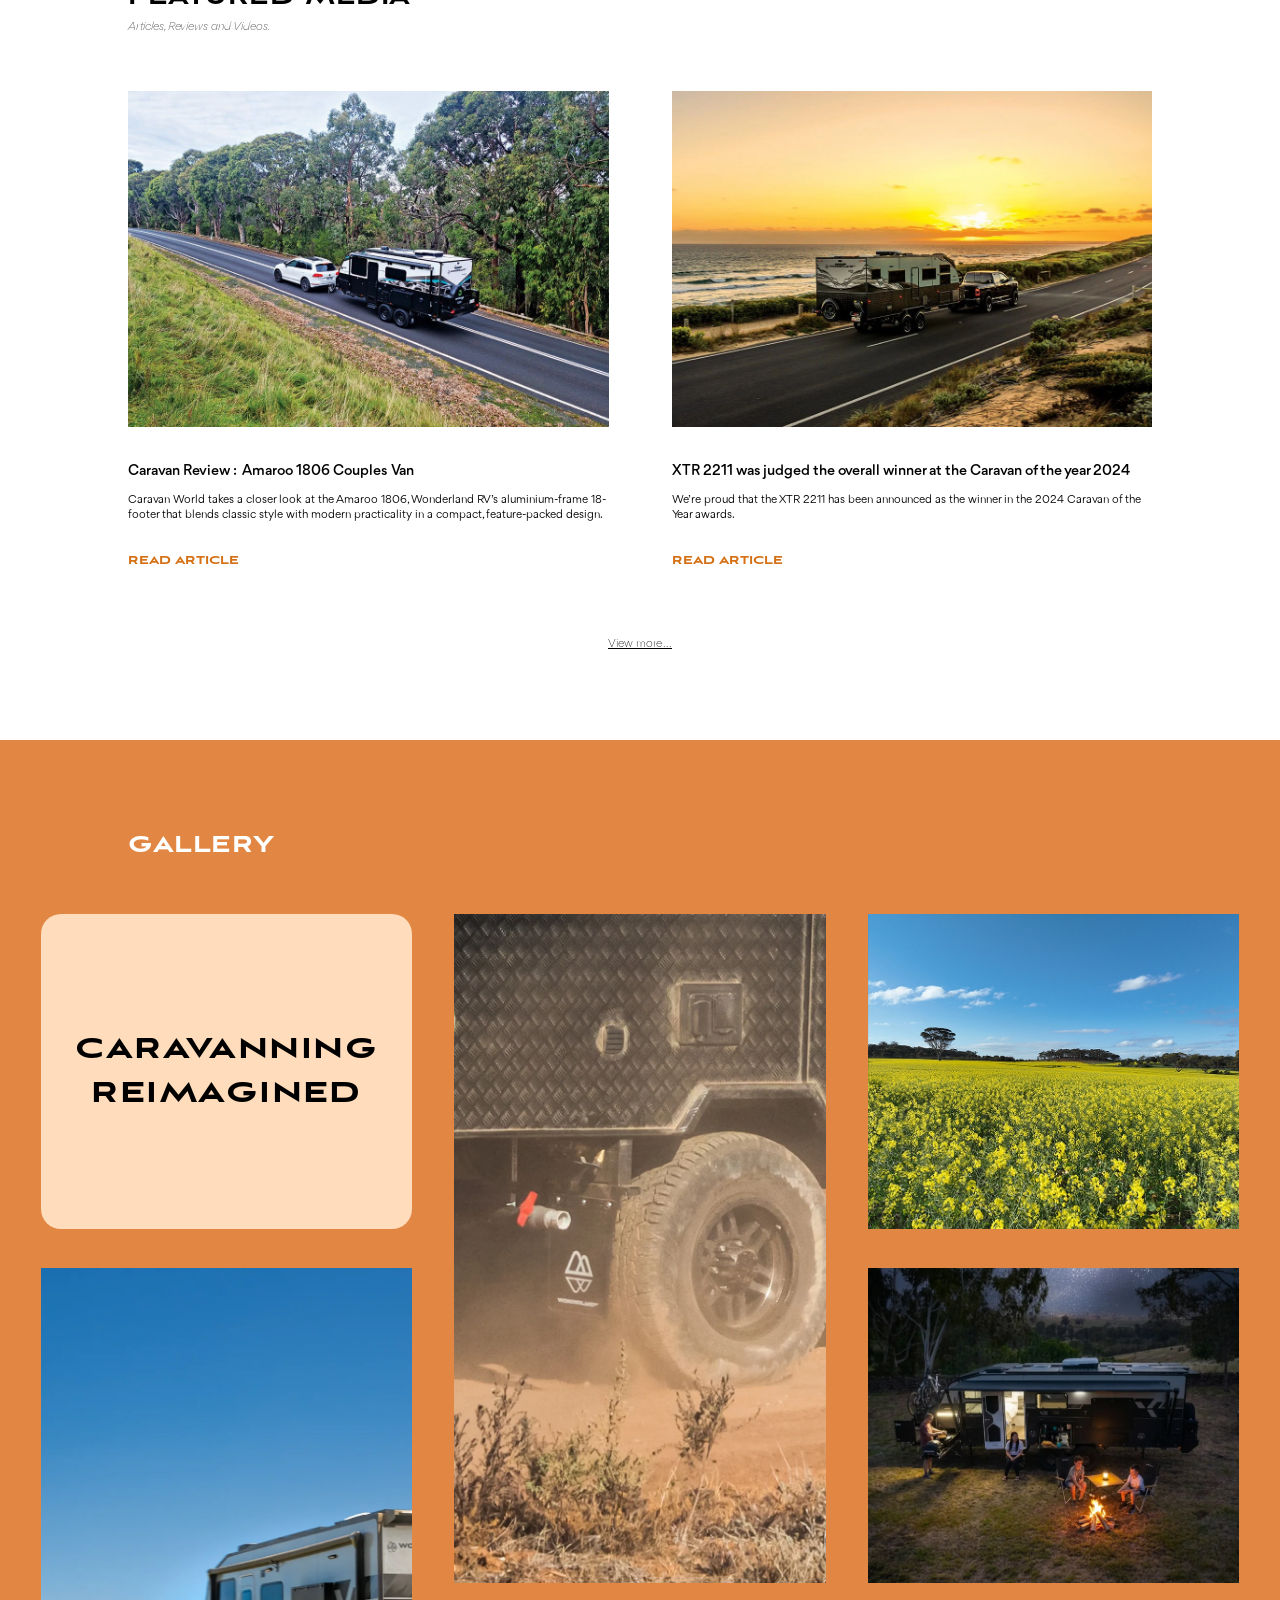
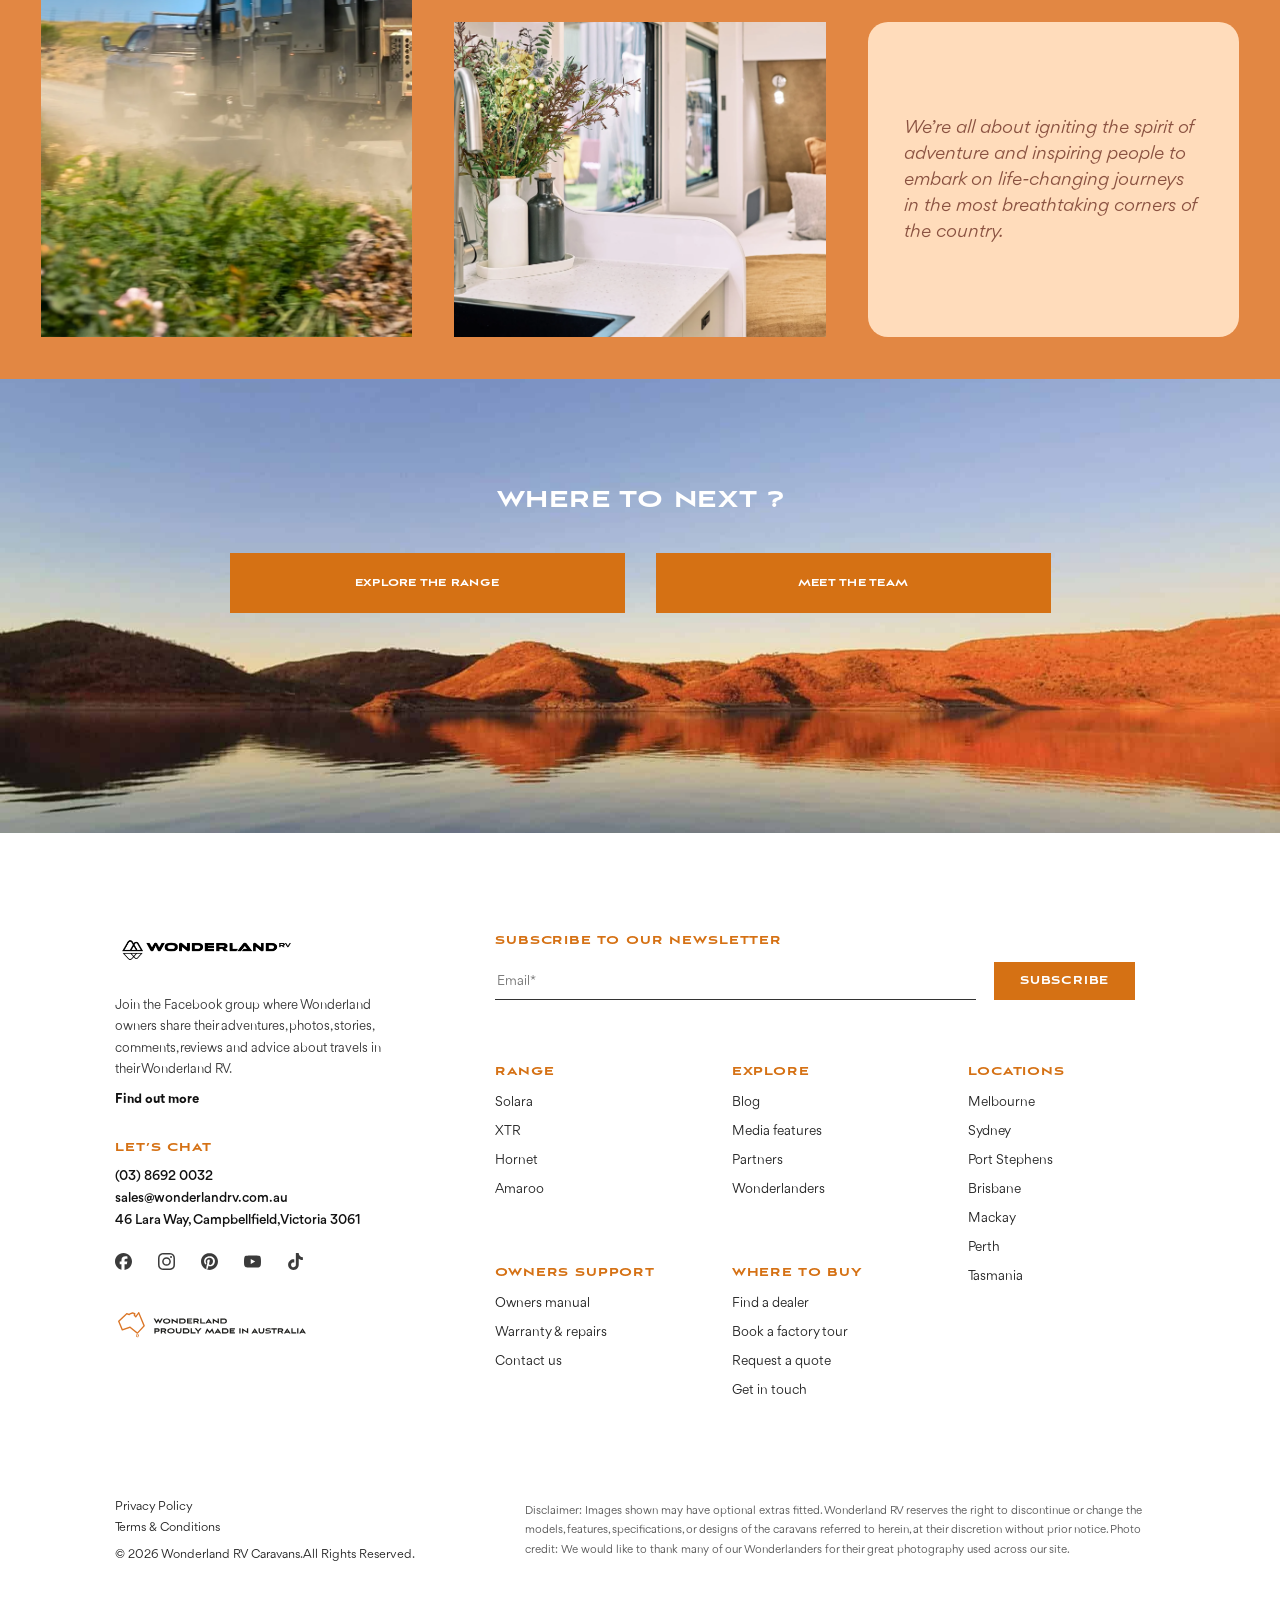
==== commit 5a6253ad: "Move Where to next CTA buttons up 50px Co-Authored-By: Claude Opus 4.8 <noreply@anthropic.com>" ====
--- a/thankyou.html
+++ b/thankyou.html
@@ -292,7 +292,7 @@
     background: url("assets/where-next-bg.jpg") center / cover no-repeat;
   }
 
-  .where-next .section-heading { margin-bottom: 90px; color: #fff; }
+  .where-next .section-heading { margin-bottom: 40px; color: #fff; }
 
   .next-buttons {
     display: flex;
